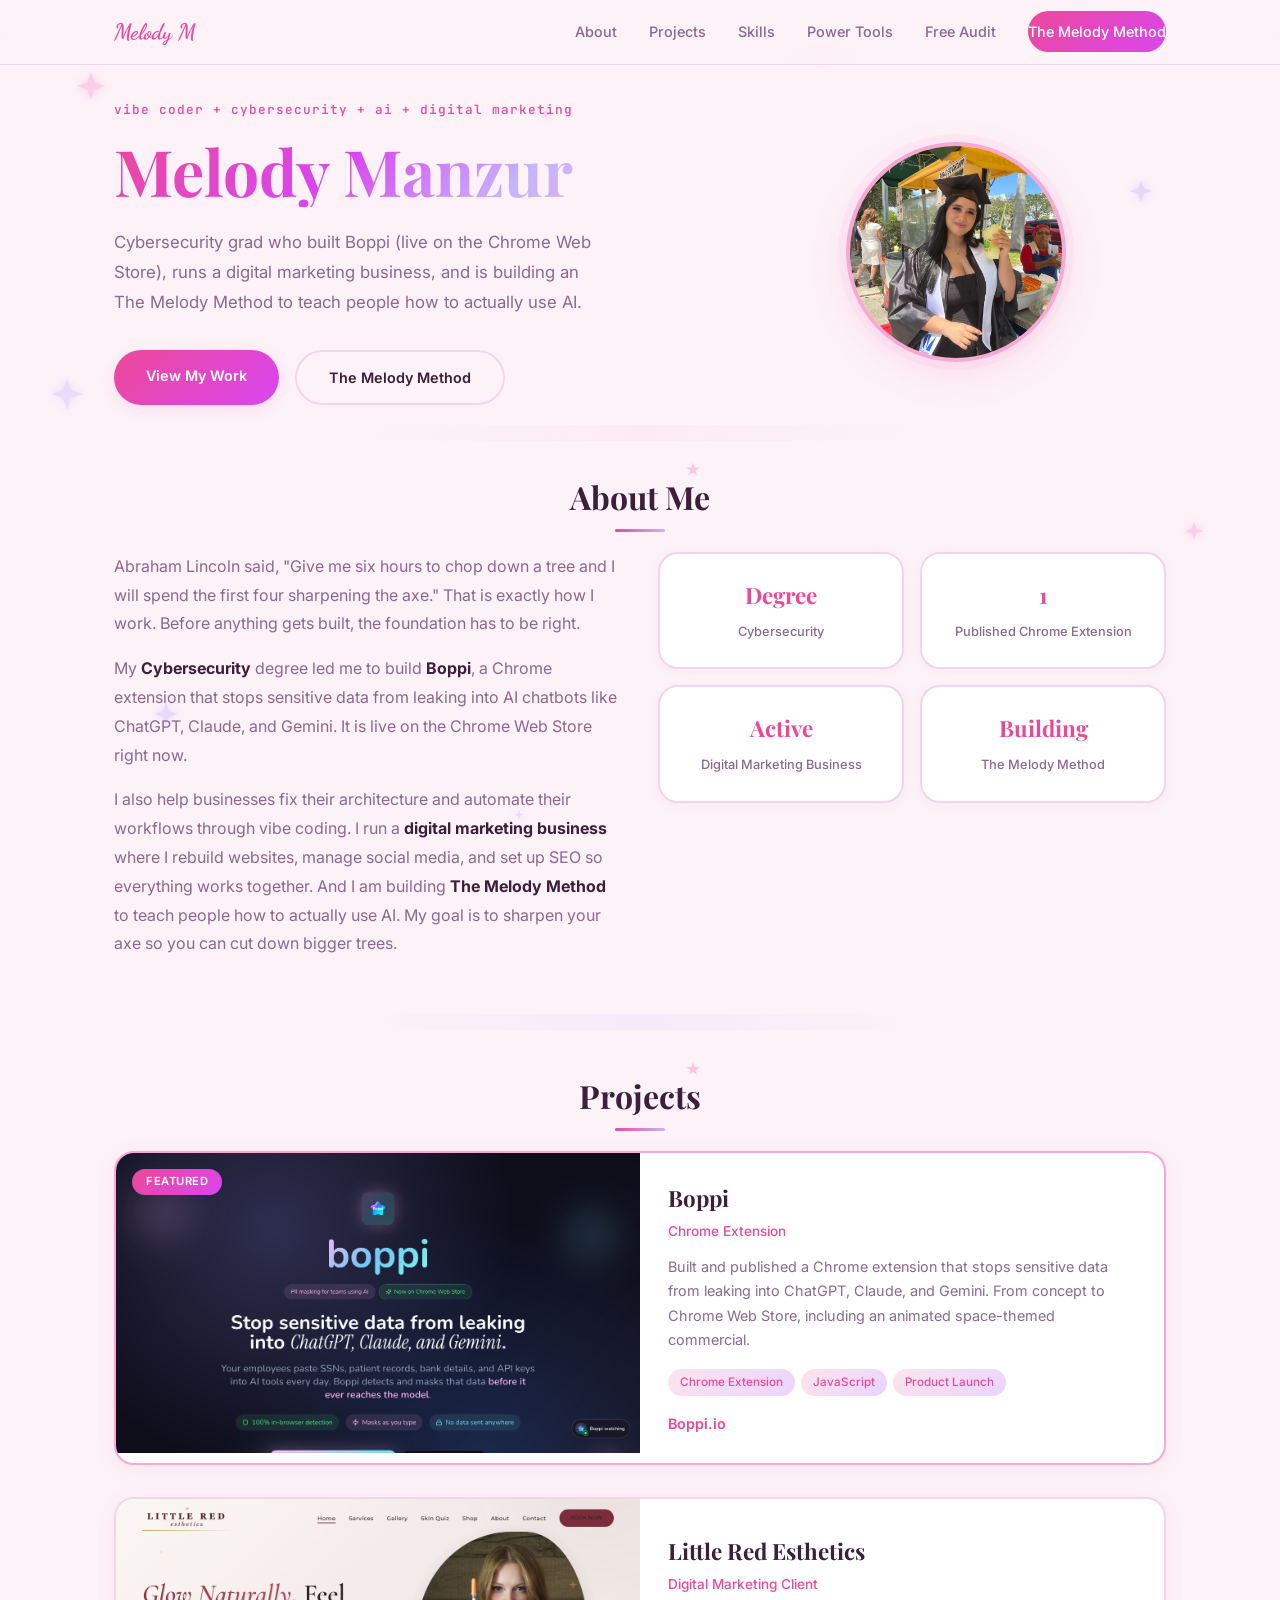
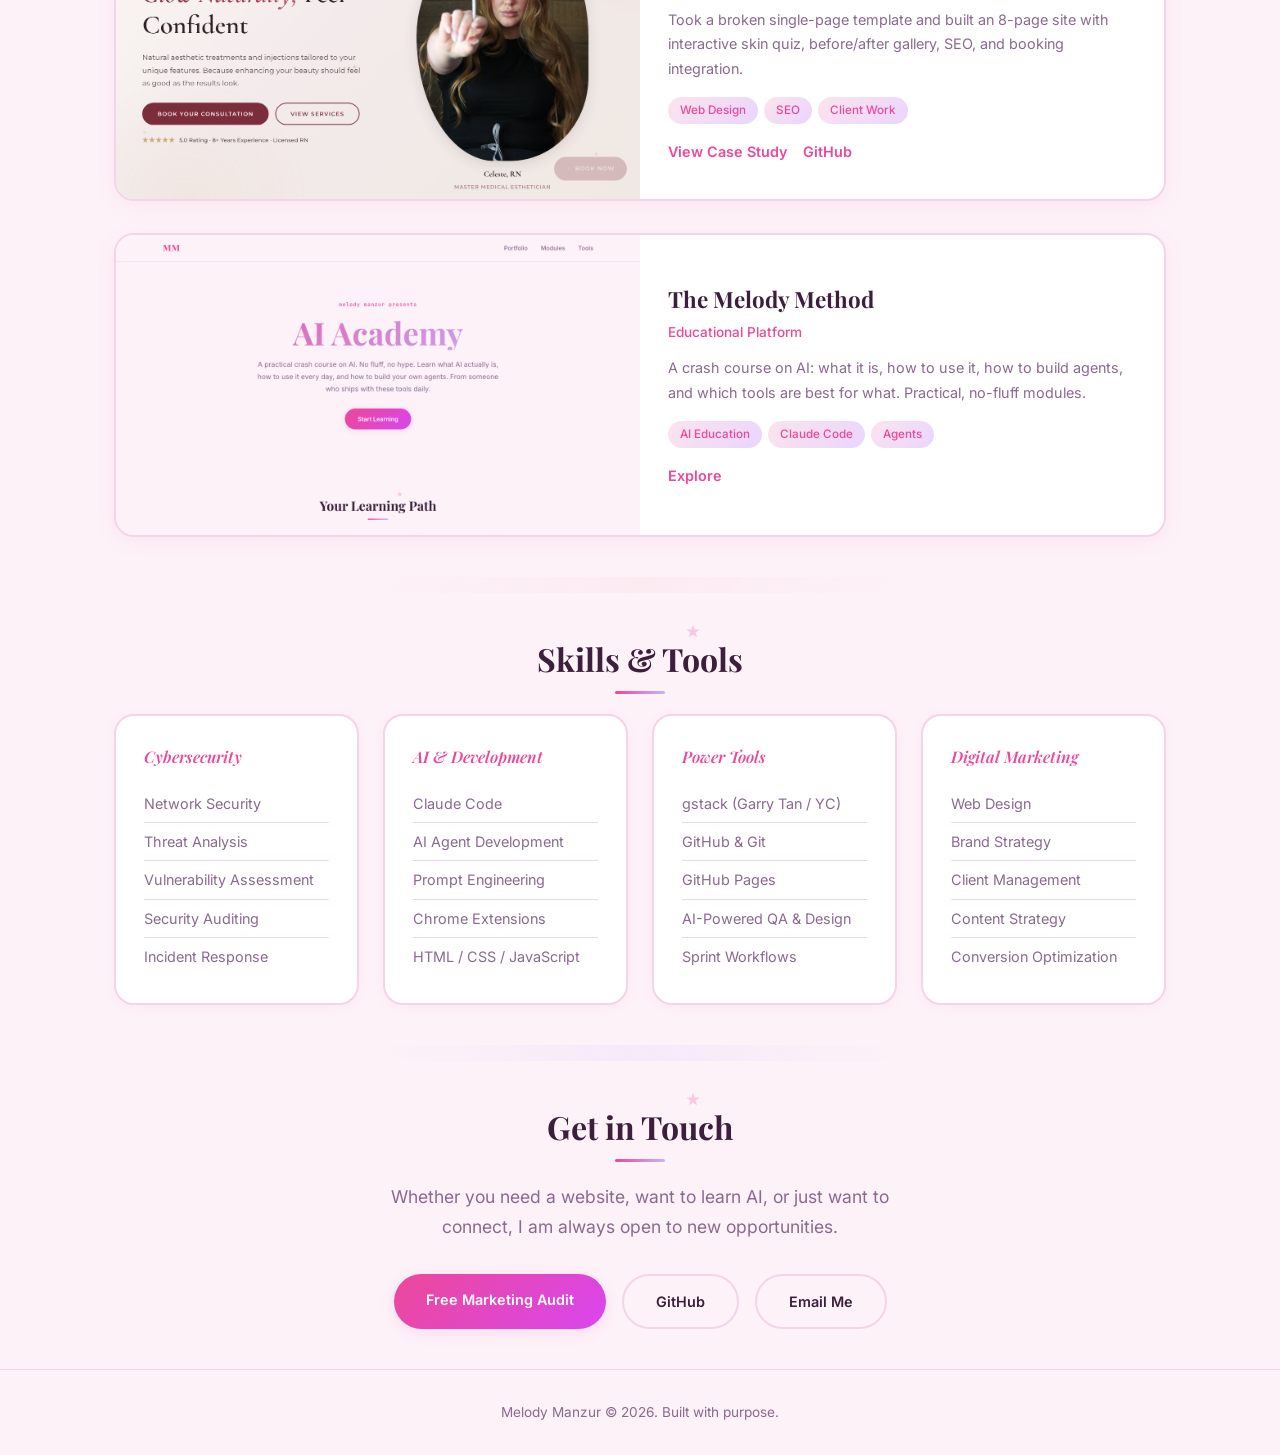
==== index.html @ d133b8e8 "Add social media to digital marketing description, fix grammar Co-Authored-By: Claude Opus 4.6 <nore" ====
<!DOCTYPE html>
<html lang="en">
<head>
    <meta charset="UTF-8">
    <meta name="viewport" content="width=device-width, initial-scale=1.0">
    <title>Melody Manzur | Vibe Coder, Cybersecurity, AI & Digital Marketing</title>
    <meta name="description" content="Melody Manzur - Vibe coder, cybersecurity professional, AI builder, and digital marketing strategist. Building products at the intersection of security, AI, and business.">

    <!-- Open Graph -->
    <meta property="og:title" content="Melody Manzur | Vibe Coder & AI Builder">
    <meta property="og:description" content="Vibe coder who builds products, breaks systems, and helps businesses grow. Cybersecurity + AI + Digital Marketing.">
    <meta property="og:type" content="website">
    <meta property="og:url" content="https://memanzur.github.io/Melody-Manzur-Portfolio/">
    <meta property="og:image" content="https://memanzur.github.io/Melody-Manzur-Portfolio/images/og-image.png">

    <!-- Twitter -->
    <meta name="twitter:card" content="summary_large_image">
    <meta name="twitter:title" content="Melody Manzur | Vibe Coder & AI Builder">
    <meta name="twitter:description" content="Vibe coder who builds products, breaks systems, and helps businesses grow.">

    <!-- Favicon -->
    <link rel="icon" href="data:image/svg+xml,<svg xmlns='http://www.w3.org/2000/svg' viewBox='0 0 100 100'><path d='M50 5l12 33 33 12-33 12-12 33-12-33-33-12 33-12z' fill='%23ec4899'/></svg>">

    <link rel="preconnect" href="https://fonts.googleapis.com">
    <link rel="preconnect" href="https://fonts.gstatic.com" crossorigin>
    <link href="https://fonts.googleapis.com/css2?family=Dancing+Script:wght@400;500;600;700&family=Inter:wght@300;400;500;600;700&family=JetBrains+Mono:wght@400;500&family=Playfair+Display:ital,wght@0,400;0,600;0,700;1,400;1,600&display=swap" rel="stylesheet">
    <link rel="stylesheet" href="style.css?v=20260424">
</head>
<body>
    <nav class="nav">
        <div class="nav-container">
            <a href="#" class="nav-logo">Melody M</a>
            <ul class="nav-links">
                <li><a href="#about">About</a></li>
                <li><a href="#projects">Projects</a></li>
                <li><a href="#skills">Skills</a></li>
                <li><a href="power-tools.html">Power Tools</a></li>
                <li><a href="audit.html">Free Audit</a></li>
                <li><a href="ai-academy.html" class="nav-cta">The Melody Method</a></li>
            </ul>
            <button class="nav-toggle" aria-label="Toggle menu">
                <span></span>
                <span></span>
                <span></span>
            </button>
        </div>
    </nav>

    <!-- Floating sparkles -->
    <div class="sparkles" aria-hidden="true">
        <svg class="sparkle s1" viewBox="0 0 24 24"><path d="M12 0l3 9 9 3-9 3-3 9-3-9-9-3 9-3z" fill="currentColor"/></svg>
        <svg class="sparkle s2" viewBox="0 0 24 24"><path d="M12 0l3 9 9 3-9 3-3 9-3-9-9-3 9-3z" fill="currentColor"/></svg>
        <svg class="sparkle s3" viewBox="0 0 24 24"><path d="M12 0l3 9 9 3-9 3-3 9-3-9-9-3 9-3z" fill="currentColor"/></svg>
        <svg class="sparkle s4" viewBox="0 0 24 24"><path d="M12 0l3 9 9 3-9 3-3 9-3-9-9-3 9-3z" fill="currentColor"/></svg>
        <svg class="sparkle s5" viewBox="0 0 24 24"><path d="M12 0l3 9 9 3-9 3-3 9-3-9-9-3 9-3z" fill="currentColor"/></svg>
        <svg class="sparkle s6" viewBox="0 0 24 24"><path d="M12 0l2 6 6 2-6 2-2 6-2-6-6-2 6-2z" fill="currentColor"/></svg>
        <svg class="sparkle s7" viewBox="0 0 24 24"><path d="M12 0l2 6 6 2-6 2-2 6-2-6-6-2 6-2z" fill="currentColor"/></svg>
        <svg class="sparkle s8" viewBox="0 0 24 24"><path d="M12 0l3 9 9 3-9 3-3 9-3-9-9-3 9-3z" fill="currentColor"/></svg>
        <svg class="sparkle s9" viewBox="0 0 24 24"><path d="M12 0l2 6 6 2-6 2-2 6-2-6-6-2 6-2z" fill="currentColor"/></svg>
        <svg class="sparkle s10" viewBox="0 0 24 24"><path d="M12 0l3 9 9 3-9 3-3 9-3-9-9-3 9-3z" fill="currentColor"/></svg>
    </div>

    <section class="hero">
        <div class="hero-content">
            <p class="hero-tag">vibe coder + cybersecurity + ai + digital marketing</p>
            <h1 class="hero-title">Melody Manzur</h1>
            <p class="hero-subtitle">Cybersecurity grad who built Boppi (live on the Chrome Web Store), runs a digital marketing business, and is building an The Melody Method to teach people how to actually use AI.</p>
            <div class="hero-actions">
                <a href="#projects" class="btn btn-primary">View My Work</a>
                <a href="ai-academy.html" class="btn btn-outline">The Melody Method</a>
            </div>
        </div>
        <div class="hero-visual">
            <div class="hero-photo-wrapper">
                <img src="images/melody.jpg" alt="Melody Manzur at graduation" class="hero-photo">
            </div>
        </div>
    </section>

    <!-- Gradient divider -->
    <div class="section-divider"></div>

    <section id="about" class="about">
        <div class="container">
            <h2 class="section-title">About Me</h2>
            <div class="about-grid">
                <div class="about-text">
                    <p>Abraham Lincoln said, "Give me six hours to chop down a tree and I will spend the first four sharpening the axe." That is exactly how I work. Before anything gets built, the foundation has to be right.</p>
                    <p>My <strong>Cybersecurity</strong> degree led me to build <strong>Boppi</strong>, a Chrome extension that stops sensitive data from leaking into AI chatbots like ChatGPT, Claude, and Gemini. It is live on the Chrome Web Store right now.</p>
                    <p>I also help businesses fix their architecture and automate their workflows through vibe coding. I run a <strong>digital marketing business</strong> where I rebuild websites, manage social media, and set up SEO so everything works together. And I am building <strong>The Melody Method</strong> to teach people how to actually use AI. My goal is to sharpen your axe so you can cut down bigger trees.</p>
                </div>
                <div class="about-stats">
                    <div class="stat-card">
                        <span class="stat-number">Degree</span>
                        <span class="stat-label">Cybersecurity</span>
                    </div>
                    <div class="stat-card">
                        <span class="stat-number">1</span>
                        <span class="stat-label">Published Chrome Extension</span>
                    </div>
                    <div class="stat-card">
                        <span class="stat-number">Active</span>
                        <span class="stat-label">Digital Marketing Business</span>
                    </div>
                    <div class="stat-card">
                        <span class="stat-number">Building</span>
                        <span class="stat-label">The Melody Method</span>
                    </div>
                </div>
            </div>
        </div>
    </section>

    <div class="section-divider flip"></div>

    <section id="projects" class="projects">
        <div class="container">
            <h2 class="section-title">Projects</h2>
            <div class="projects-grid">

                <div class="project-card featured">
                    <div class="project-badge">Featured</div>
                    <div class="project-preview">
                        <img src="images/projects/boppi-preview.png" alt="Boppi - Chrome extension that stops sensitive data from leaking into AI chatbots" loading="lazy">
                    </div>
                    <div class="project-info">
                        <h3 class="project-name">Boppi</h3>
                        <p class="project-type">Chrome Extension</p>
                        <p class="project-desc">Built and published a Chrome extension that stops sensitive data from leaking into ChatGPT, Claude, and Gemini. From concept to Chrome Web Store, including an animated space-themed commercial.</p>
                        <div class="project-tags">
                            <span>Chrome Extension</span>
                            <span>JavaScript</span>
                            <span>Product Launch</span>
                        </div>
                        <div class="project-links">
                            <a href="https://boppi.io" class="project-link">Boppi.io</a>
                        </div>
                    </div>
                </div>

                <div class="project-card">
                    <div class="project-preview">
                        <img src="images/projects/lre-preview.png" alt="Little Red Esthetics - med spa website redesign" loading="lazy">
                    </div>
                    <div class="project-info">
                        <h3 class="project-name">Little Red Esthetics</h3>
                        <p class="project-type">Digital Marketing Client</p>
                        <p class="project-desc">Took a broken single-page template and built an 8-page site with interactive skin quiz, before/after gallery, SEO, and booking integration.</p>
                        <div class="project-tags">
                            <span>Web Design</span>
                            <span>SEO</span>
                            <span>Client Work</span>
                        </div>
                        <div class="project-links">
                            <a href="case-study-lre.html" class="project-link">View Case Study</a>
                            <a href="https://github.com/Memanzur/Little-Red-Esthetics-Website" class="project-link">GitHub</a>
                        </div>
                    </div>
                </div>

                <div class="project-card">
                    <div class="project-preview">
                        <img src="images/projects/academy-preview.png" alt="The Melody Method - practical AI education platform" loading="lazy">
                    </div>
                    <div class="project-info">
                        <h3 class="project-name">The Melody Method</h3>
                        <p class="project-type">Educational Platform</p>
                        <p class="project-desc">A crash course on AI: what it is, how to use it, how to build agents, and which tools are best for what. Practical, no-fluff modules.</p>
                        <div class="project-tags">
                            <span>AI Education</span>
                            <span>Claude Code</span>
                            <span>Agents</span>
                        </div>
                        <div class="project-links">
                            <a href="ai-academy.html" class="project-link">Explore</a>
                        </div>
                    </div>
                </div>

            </div>
        </div>
    </section>

    <div class="section-divider"></div>

    <section id="skills" class="skills">
        <div class="container">
            <h2 class="section-title">Skills & Tools</h2>
            <div class="skills-grid">
                <div class="skill-category">
                    <h3>Cybersecurity</h3>
                    <ul>
                        <li>Network Security</li>
                        <li>Threat Analysis</li>
                        <li>Vulnerability Assessment</li>
                        <li>Security Auditing</li>
                        <li>Incident Response</li>
                    </ul>
                </div>
                <div class="skill-category">
                    <h3>AI & Development</h3>
                    <ul>
                        <li>Claude Code</li>
                        <li>AI Agent Development</li>
                        <li>Prompt Engineering</li>
                        <li>Chrome Extensions</li>
                        <li>HTML / CSS / JavaScript</li>
                    </ul>
                </div>
                <div class="skill-category">
                    <h3>Power Tools</h3>
                    <ul>
                        <li>gstack (Garry Tan / YC)</li>
                        <li>GitHub & Git</li>
                        <li>GitHub Pages</li>
                        <li>AI-Powered QA & Design</li>
                        <li>Sprint Workflows</li>
                    </ul>
                </div>
                <div class="skill-category">
                    <h3>Digital Marketing</h3>
                    <ul>
                        <li>Web Design</li>
                        <li>Brand Strategy</li>
                        <li>Client Management</li>
                        <li>Content Strategy</li>
                        <li>Conversion Optimization</li>
                    </ul>
                </div>
            </div>
        </div>
    </section>

    <div class="section-divider flip"></div>

    <section id="contact" class="contact">
        <div class="container">
            <h2 class="section-title">Get in Touch</h2>
            <p class="contact-text">Whether you need a website, want to learn AI, or just want to connect, I am always open to new opportunities.</p>
            <div class="contact-links">
                <a href="audit.html" class="btn btn-primary">Free Marketing Audit</a>
                <a href="https://github.com/Memanzur" class="btn btn-outline">GitHub</a>
                <a href="mailto:manzurmelody@gmail.com" class="btn btn-outline">Email Me</a>
            </div>
        </div>
    </section>

    <footer class="footer">
        <div class="container">
            <p>Melody Manzur &copy; 2026. Built with purpose.</p>
        </div>
    </footer>

    <script src="script.js"></script>
</body>
</html>
---- style.css ----
/* ==========================================
   Melody Manzur Portfolio - Whimsical Vibe Coder
   ========================================== */

:root {
    --bg: #fdf2f8;
    --bg-soft: #fce7f3;
    --bg-card: #ffffff;
    --text: #3b1f3b;
    --text-muted: #8b6990;
    --pink: #ec4899;
    --pink-light: #f9a8d4;
    --pink-soft: #fce4ec;
    --lavender: #c4b5fd;
    --lilac: #e9d5ff;
    --peach: #fecdd3;
    --border: #f3d5e8;
    --glow: rgba(236, 72, 153, 0.12);
    --radius: 20px;
    --font: 'Inter', -apple-system, sans-serif;
    --display: 'Playfair Display', Georgia, serif;
    --mono: 'JetBrains Mono', monospace;
}

* {
    margin: 0;
    padding: 0;
    box-sizing: border-box;
}

html {
    scroll-behavior: smooth;
}

body {
    font-family: var(--font);
    background: var(--bg);
    color: var(--text);
    line-height: 1.6;
    -webkit-font-smoothing: antialiased;
    overflow-x: hidden;
}

.container {
    max-width: 1100px;
    margin: 0 auto;
    padding: 0 24px;
}

/* ==========================================
   Floating Sparkles & Blobs
   ========================================== */

.sparkles {
    position: fixed;
    inset: 0;
    pointer-events: none;
    z-index: 0;
}

.sparkle {
    position: absolute;
    color: var(--pink-light);
    filter: drop-shadow(0 0 4px currentColor);
    animation: float 6s ease-in-out infinite, twinkle 3s ease-in-out infinite;
}

.s1  { width: 28px; top: 8%;  left: 6%;  animation-delay: 0s;   opacity: 0.5; }
.s2  { width: 22px; top: 20%; right: 10%; animation-delay: 1s;  color: var(--lavender); opacity: 0.45; }
.s3  { width: 32px; top: 42%; left: 4%;  animation-delay: 2s;   color: var(--lavender); opacity: 0.35; }
.s4  { width: 18px; top: 58%; right: 6%; animation-delay: 0.5s; opacity: 0.5; }
.s5  { width: 24px; top: 78%; left: 12%; animation-delay: 3s;   color: var(--lavender); opacity: 0.4; }
.s6  { width: 16px; top: 12%; left: 42%; animation-delay: 1.5s; opacity: 0.45; }
.s7  { width: 20px; top: 68%; right: 18%; animation-delay: 2.5s; color: var(--lavender); opacity: 0.4; }
.s8  { width: 26px; top: 32%; right: 25%; animation-delay: 4s;  opacity: 0.35; }
.s9  { width: 14px; top: 90%; left: 40%; animation-delay: 1.8s; color: var(--lavender); opacity: 0.4; }
.s10 { width: 20px; top: 5%;  right: 35%; animation-delay: 3.5s; opacity: 0.3; }

/* Blobs hidden - decorative noise */
.blob {
    display: none;
}

@keyframes float {
    0%, 100% { transform: translateY(0) rotate(0deg); }
    50% { transform: translateY(-25px) rotate(15deg); }
}

@keyframes twinkle {
    0%, 100% { opacity: var(--tw-start, 0.4); }
    50% { opacity: var(--tw-end, 0.7); }
}


/* ==========================================
   Section Dividers
   ========================================== */

.section-divider {
    height: 16px;
    background: linear-gradient(135deg, transparent 30%, var(--pink-soft) 50%, transparent 70%);
    opacity: 0.5;
    position: relative;
    z-index: 1;
}

.section-divider.flip {
    background: linear-gradient(225deg, transparent 30%, var(--lilac) 50%, transparent 70%);
    opacity: 0.3;
}

/* ==========================================
   Navigation
   ========================================== */

.nav {
    position: fixed;
    top: 0;
    left: 0;
    right: 0;
    z-index: 100;
    background: rgba(253, 242, 248, 0.8);
    backdrop-filter: blur(20px);
    border-bottom: 1px solid var(--border);
}

.nav-container {
    max-width: 1100px;
    margin: 0 auto;
    padding: 0 24px;
    display: flex;
    align-items: center;
    justify-content: space-between;
    height: 64px;
}

.nav-logo {
    font-weight: 700;
    font-size: 1.4rem;
    color: var(--pink);
    text-decoration: none;
    font-family: 'Dancing Script', cursive;
}

.nav-links {
    display: flex;
    list-style: none;
    gap: 32px;
    align-items: center;
}

.nav-links a {
    color: var(--text-muted);
    text-decoration: none;
    font-size: 0.9rem;
    font-weight: 500;
    transition: color 0.2s;
    padding: 12px 0;
}

.nav-links a:hover {
    color: var(--pink);
}

.nav-cta {
    background: linear-gradient(135deg, var(--pink), #d946ef);
    color: #fff !important;
    padding: 8px 22px;
    border-radius: 50px;
    transition: transform 0.2s, box-shadow 0.2s !important;
}

.nav-cta:hover {
    transform: translateY(-2px) !important;
    box-shadow: 0 6px 20px var(--glow) !important;
    background: linear-gradient(135deg, var(--pink), #d946ef) !important;
}

.nav-toggle {
    display: none;
    flex-direction: column;
    gap: 5px;
    background: none;
    border: none;
    cursor: pointer;
    padding: 4px;
}

.nav-toggle span {
    width: 24px;
    height: 2px;
    background: var(--text);
    border-radius: 2px;
    transition: 0.3s;
}

/* ==========================================
   Hero
   ========================================== */

.hero {
    display: flex;
    align-items: center;
    justify-content: center;
    gap: 60px;
    max-width: 1100px;
    margin: 0 auto;
    padding: 100px 24px 20px;
    position: relative;
    z-index: 1;
}

.hero-content {
    flex: 1;
}

.hero-tag {
    color: var(--pink);
    font-family: var(--mono);
    font-size: 0.8rem;
    font-weight: 500;
    margin-bottom: 16px;
    letter-spacing: 1px;
    text-transform: lowercase;
}

.hero-title {
    font-size: clamp(2.2rem, 5vw, 4rem);
    font-weight: 700;
    line-height: 1.1;
    margin-bottom: 20px;
    font-family: var(--display);
    background: linear-gradient(135deg, var(--pink) 0%, #d946ef 40%, var(--lavender) 70%, var(--pink-light) 100%);
    -webkit-background-clip: text;
    -webkit-text-fill-color: transparent;
    background-clip: text;
}

.hero-subtitle {
    color: var(--text-muted);
    font-size: 1.05rem;
    line-height: 1.8;
    max-width: 500px;
    margin-bottom: 32px;
}

.hero-actions {
    display: flex;
    gap: 16px;
    flex-wrap: wrap;
}

.btn {
    display: inline-block;
    padding: 14px 32px;
    border-radius: 50px;
    font-weight: 600;
    font-size: 0.9rem;
    text-decoration: none;
    transition: transform 0.3s, box-shadow 0.3s, border-color 0.3s, color 0.3s, background 0.3s;
    cursor: pointer;
}

.btn-primary {
    background: linear-gradient(135deg, var(--pink), #d946ef);
    color: #fff;
    box-shadow: 0 4px 15px var(--glow);
}

.btn-primary:hover {
    transform: translateY(-3px);
    box-shadow: 0 8px 30px rgba(236, 72, 153, 0.25);
}

.btn-outline {
    border: 2px solid var(--border);
    color: var(--text);
    background: transparent;
}

.btn-outline:hover {
    border-color: var(--pink-light);
    color: var(--pink);
    transform: translateY(-3px);
    background: rgba(252, 231, 243, 0.5);
}

/* Hero Photo */

.hero-visual {
    flex: 1;
    max-width: 420px;
    display: flex;
    flex-direction: column;
    gap: 24px;
}

.hero-photo-wrapper {
    width: 220px;
    height: 220px;
    border-radius: 50%;
    overflow: hidden;
    border: 4px solid var(--pink-light);
    box-shadow: 0 12px 40px var(--glow), 0 0 0 8px rgba(249, 168, 212, 0.1);
    margin: 0 auto;
}

.hero-photo {
    width: 100%;
    height: 100%;
    object-fit: cover;
    object-position: center 75%;
}


/* ==========================================
   Sections shared
   ========================================== */

.section-title {
    font-size: 2rem;
    font-weight: 700;
    margin-bottom: 30px;
    position: relative;
    display: block;
    text-align: center;
    font-family: var(--display);
}

.section-title::after {
    content: '';
    position: absolute;
    bottom: -10px;
    left: 50%;
    transform: translateX(-50%);
    width: 50px;
    height: 3px;
    background: linear-gradient(90deg, var(--pink), var(--lavender));
    border-radius: 3px;
}

.section-title::before {
    content: '';
    position: absolute;
    top: -8px;
    right: calc(50% - 60px);
    width: 14px;
    height: 14px;
    background: var(--pink-light);
    clip-path: polygon(50% 0%, 61% 35%, 98% 35%, 68% 57%, 79% 91%, 50% 70%, 21% 91%, 32% 57%, 2% 35%, 39% 35%);
    opacity: 0.6;
}

/* ==========================================
   Scroll animations (CSS-only with fallback)
   ========================================== */


/* ==========================================
   About
   ========================================== */

.about {
    padding: 30px 0 40px;
    position: relative;
    z-index: 1;
}

.about-grid {
    display: grid;
    grid-template-columns: 1fr 1fr;
    gap: 36px;
    align-items: start;
}

.about-text p {
    color: var(--text-muted);
    margin-bottom: 16px;
    font-size: 1rem;
    line-height: 1.8;
}

.about-text strong {
    color: var(--text);
}

.about-stats {
    display: grid;
    grid-template-columns: 1fr 1fr;
    gap: 16px;
}

.stat-card {
    background: var(--bg-card);
    border: 2px solid var(--border);
    border-radius: var(--radius);
    padding: 24px;
    text-align: center;
    transition: transform 0.3s, box-shadow 0.3s, border-color 0.3s;
    position: relative;
    overflow: hidden;
    box-shadow: 0 2px 12px rgba(236, 72, 153, 0.06);
}

.stat-card::before {
    content: '';
    position: absolute;
    top: -6px;
    right: -6px;
    width: 12px;
    height: 12px;
    background: var(--lavender);
    clip-path: polygon(50% 0%, 61% 35%, 98% 35%, 68% 57%, 79% 91%, 50% 70%, 21% 91%, 32% 57%, 2% 35%, 39% 35%);
    opacity: 0;
    transition: opacity 0.3s;
}

.stat-card:hover {
    border-color: var(--pink-light);
    transform: translateY(-6px);
    box-shadow: 0 12px 30px var(--glow);
}

.stat-card:hover::before {
    opacity: 0.6;
}

.stat-number {
    display: block;
    font-size: 1.4rem;
    font-weight: 700;
    color: var(--pink);
    margin-bottom: 4px;
    font-family: var(--display);
}

.stat-label {
    font-size: 0.8rem;
    color: var(--text-muted);
    font-weight: 500;
}

/* ==========================================
   Projects
   ========================================== */

.projects {
    padding: 40px 0;
    position: relative;
    z-index: 1;
}

.projects-grid {
    display: flex;
    flex-direction: column;
    gap: 32px;
}

.project-card {
    background: var(--bg-card);
    border: 2px solid var(--border);
    border-radius: var(--radius);
    display: grid;
    grid-template-columns: 1fr 1fr;
    overflow: hidden;
    transition: transform 0.3s, box-shadow 0.3s, border-color 0.3s;
    position: relative;
    box-shadow: 0 4px 20px rgba(236, 72, 153, 0.08);
}

.project-card:hover {
    border-color: var(--pink-light);
    transform: translateY(-4px);
    box-shadow: 0 12px 30px var(--glow);
}

.project-card.featured {
    border-color: var(--pink-light);
}

.project-preview {
    overflow: hidden;
    max-height: 300px;
    background: var(--bg-soft);
}

.project-preview img {
    width: 100%;
    height: 100%;
    object-fit: cover;
    object-position: top;
    transition: transform 0.4s;
}

.project-card:hover .project-preview img {
    transform: scale(1.03);
}

.project-info {
    padding: 28px;
    display: flex;
    flex-direction: column;
    justify-content: center;
}

.project-badge {
    position: absolute;
    top: 16px;
    left: 16px;
    background: linear-gradient(135deg, var(--pink), #d946ef);
    color: #fff;
    font-size: 0.7rem;
    font-weight: 600;
    padding: 4px 14px;
    border-radius: 50px;
    text-transform: uppercase;
    letter-spacing: 0.5px;
    z-index: 2;
}

.project-name {
    font-size: 1.4rem;
    font-weight: 700;
    margin-bottom: 4px;
    font-family: var(--display);
}

.project-type {
    color: var(--pink);
    font-size: 0.85rem;
    font-weight: 500;
    margin-bottom: 12px;
}

.project-desc {
    color: var(--text-muted);
    font-size: 0.9rem;
    line-height: 1.7;
    margin-bottom: 16px;
}

.project-tags {
    display: flex;
    flex-wrap: wrap;
    gap: 6px;
    margin-bottom: 16px;
}

.project-tags span {
    background: linear-gradient(135deg, var(--pink-soft), var(--lilac));
    color: var(--pink);
    font-size: 0.73rem;
    padding: 4px 12px;
    border-radius: 50px;
    font-weight: 500;
}

.project-links {
    display: flex;
    gap: 16px;
}

.project-link {
    color: var(--pink);
    font-size: 0.9rem;
    font-weight: 600;
    text-decoration: none;
    transition: color 0.2s;
}

.project-link:hover {
    color: var(--text);
}

/* ==========================================
   Skills
   ========================================== */

.skills {
    padding: 40px 0;
    position: relative;
    z-index: 1;
}

.skills-grid {
    display: grid;
    grid-template-columns: repeat(auto-fit, minmax(240px, 1fr));
    gap: 24px;
}

.skill-category {
    background: var(--bg-card);
    border: 2px solid var(--border);
    border-radius: var(--radius);
    padding: 28px;
    transition: transform 0.3s, box-shadow 0.3s, border-color 0.3s;
    position: relative;
    overflow: hidden;
    box-shadow: 0 2px 12px rgba(236, 72, 153, 0.06);
}

.skill-category::before {
    content: '';
    position: absolute;
    top: 0;
    left: 0;
    right: 0;
    height: 3px;
    background: linear-gradient(90deg, var(--pink-light), var(--lavender));
    opacity: 0;
    transition: opacity 0.3s;
}

.skill-category:hover {
    border-color: var(--pink-light);
    box-shadow: 0 8px 24px var(--glow);
    transform: translateY(-4px);
}

.skill-category:hover::before {
    opacity: 1;
}

.skill-category h3 {
    font-size: 1rem;
    font-weight: 600;
    margin-bottom: 16px;
    color: var(--pink);
    font-family: var(--display);
    font-style: italic;
}

.skill-category ul {
    list-style: none;
}

.skill-category li {
    color: var(--text-muted);
    font-size: 0.9rem;
    padding: 7px 0;
    border-bottom: 1px solid var(--border);
}

.skill-category li:last-child {
    border-bottom: none;
}

/* ==========================================
   Contact
   ========================================== */

.contact {
    padding: 40px 0;
    text-align: center;
    position: relative;
    z-index: 1;
}

.contact-text {
    color: var(--text-muted);
    font-size: 1.1rem;
    max-width: 500px;
    margin: 0 auto 32px;
    line-height: 1.7;
}

.contact-links {
    display: flex;
    gap: 16px;
    justify-content: center;
    flex-wrap: wrap;
}

/* ==========================================
   Footer
   ========================================== */

.footer {
    border-top: 1px solid var(--border);
    padding: 32px 0;
    text-align: center;
    position: relative;
    z-index: 1;
}

.footer p {
    color: var(--text-muted);
    font-size: 0.85rem;
}

/* ==========================================
   Responsive
   ========================================== */

@media (max-width: 768px) {
    .hero {
        flex-direction: column;
        text-align: center;
        padding-top: 120px;
        gap: 40px;
    }

    .hero-subtitle {
        margin-left: auto;
        margin-right: auto;
    }

    .hero-actions {
        justify-content: center;
    }

    .hero-visual {
        max-width: 100%;
    }

    .hero-title {
        font-size: clamp(1.8rem, 8vw, 2.8rem);
    }

    .about-grid {
        grid-template-columns: 1fr;
        gap: 40px;
    }

    .nav-links {
        display: none;
        position: absolute;
        top: 64px;
        left: 0;
        right: 0;
        background: rgba(253, 242, 248, 0.95);
        backdrop-filter: blur(20px);
        flex-direction: column;
        padding: 24px;
        gap: 16px;
        border-bottom: 1px solid var(--border);
    }

    .nav-links.active {
        display: flex;
    }

    .nav-toggle {
        display: flex;
    }

    .project-card {
        grid-template-columns: 1fr;
    }

    .project-preview {
        max-height: 200px;
    }

    .skills-grid {
        grid-template-columns: 1fr 1fr;
    }

    .section-divider {
        height: 20px;
    }

    .blob { display: none; }
}

@media (max-width: 480px) {
    .skills-grid {
        grid-template-columns: 1fr;
    }

    .about-stats {
        grid-template-columns: 1fr;
    }

    .sparkle {
        transform: scale(0.7);
    }
}
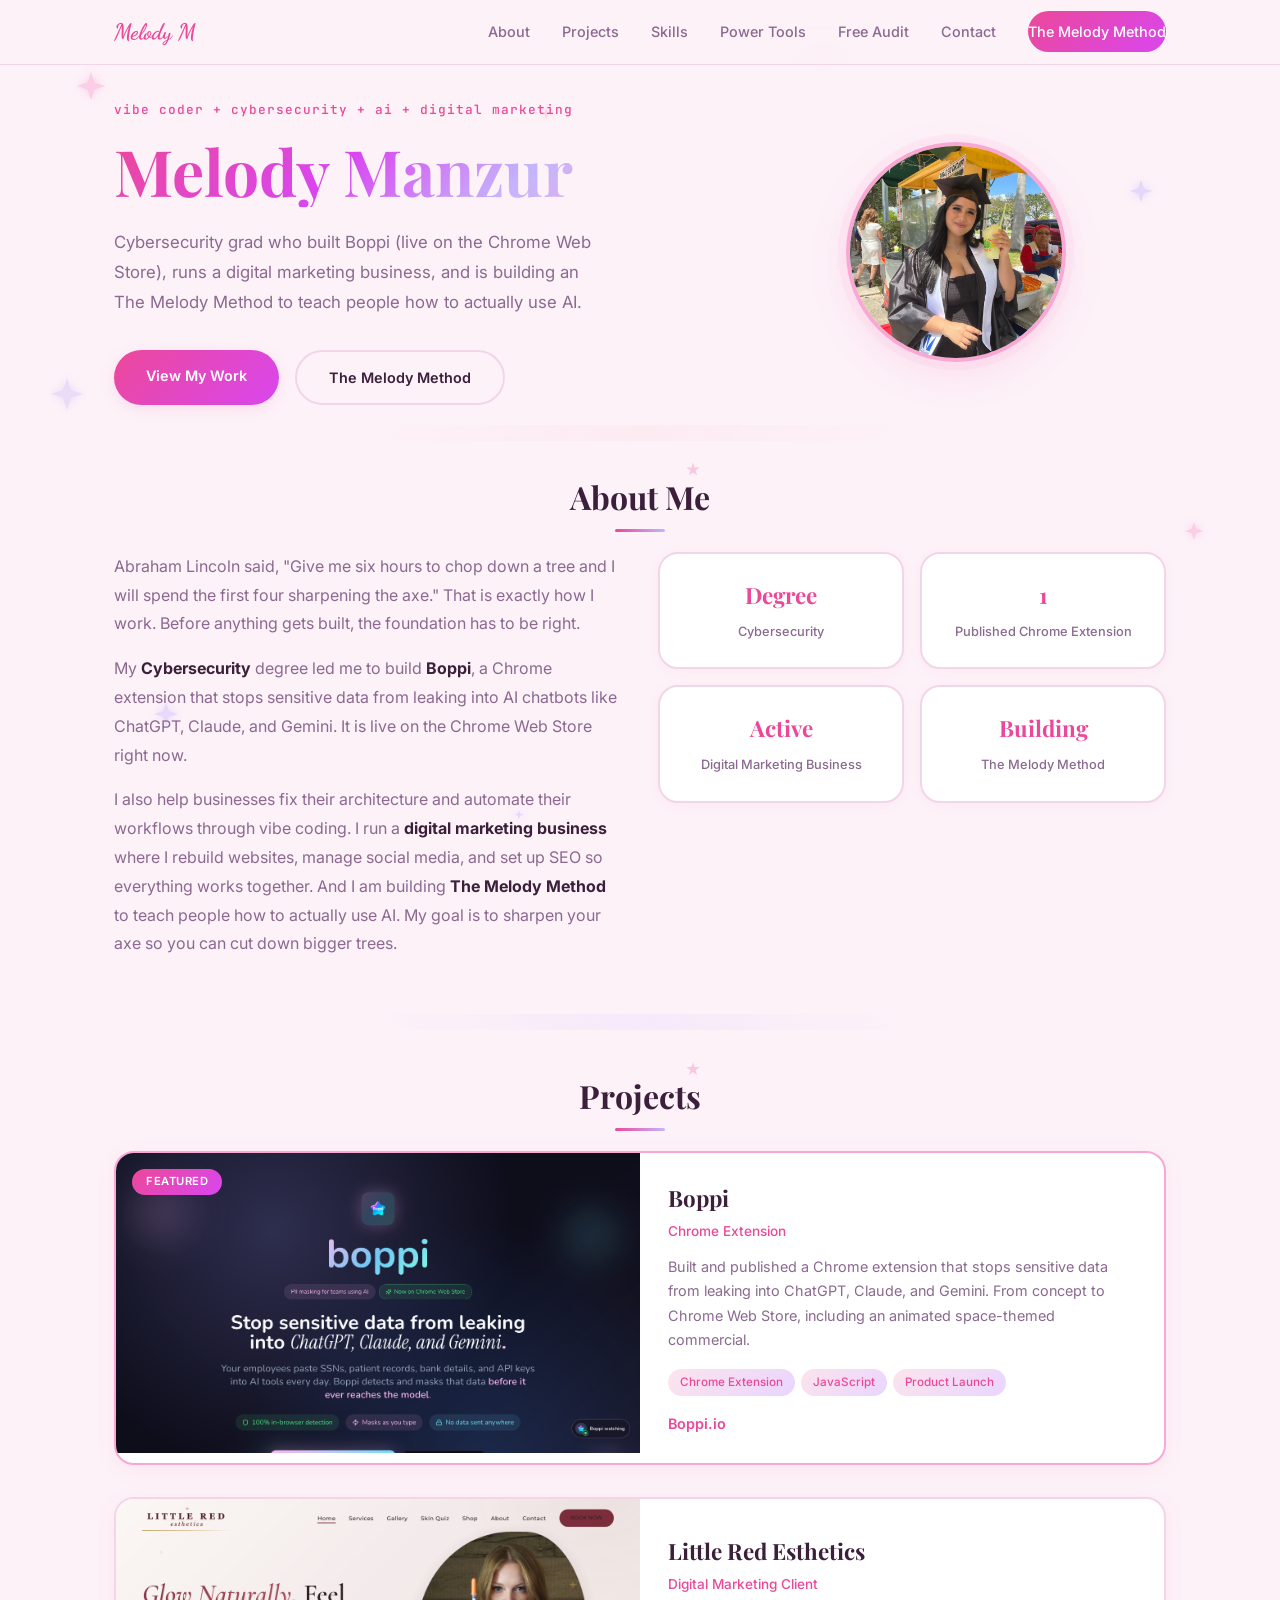
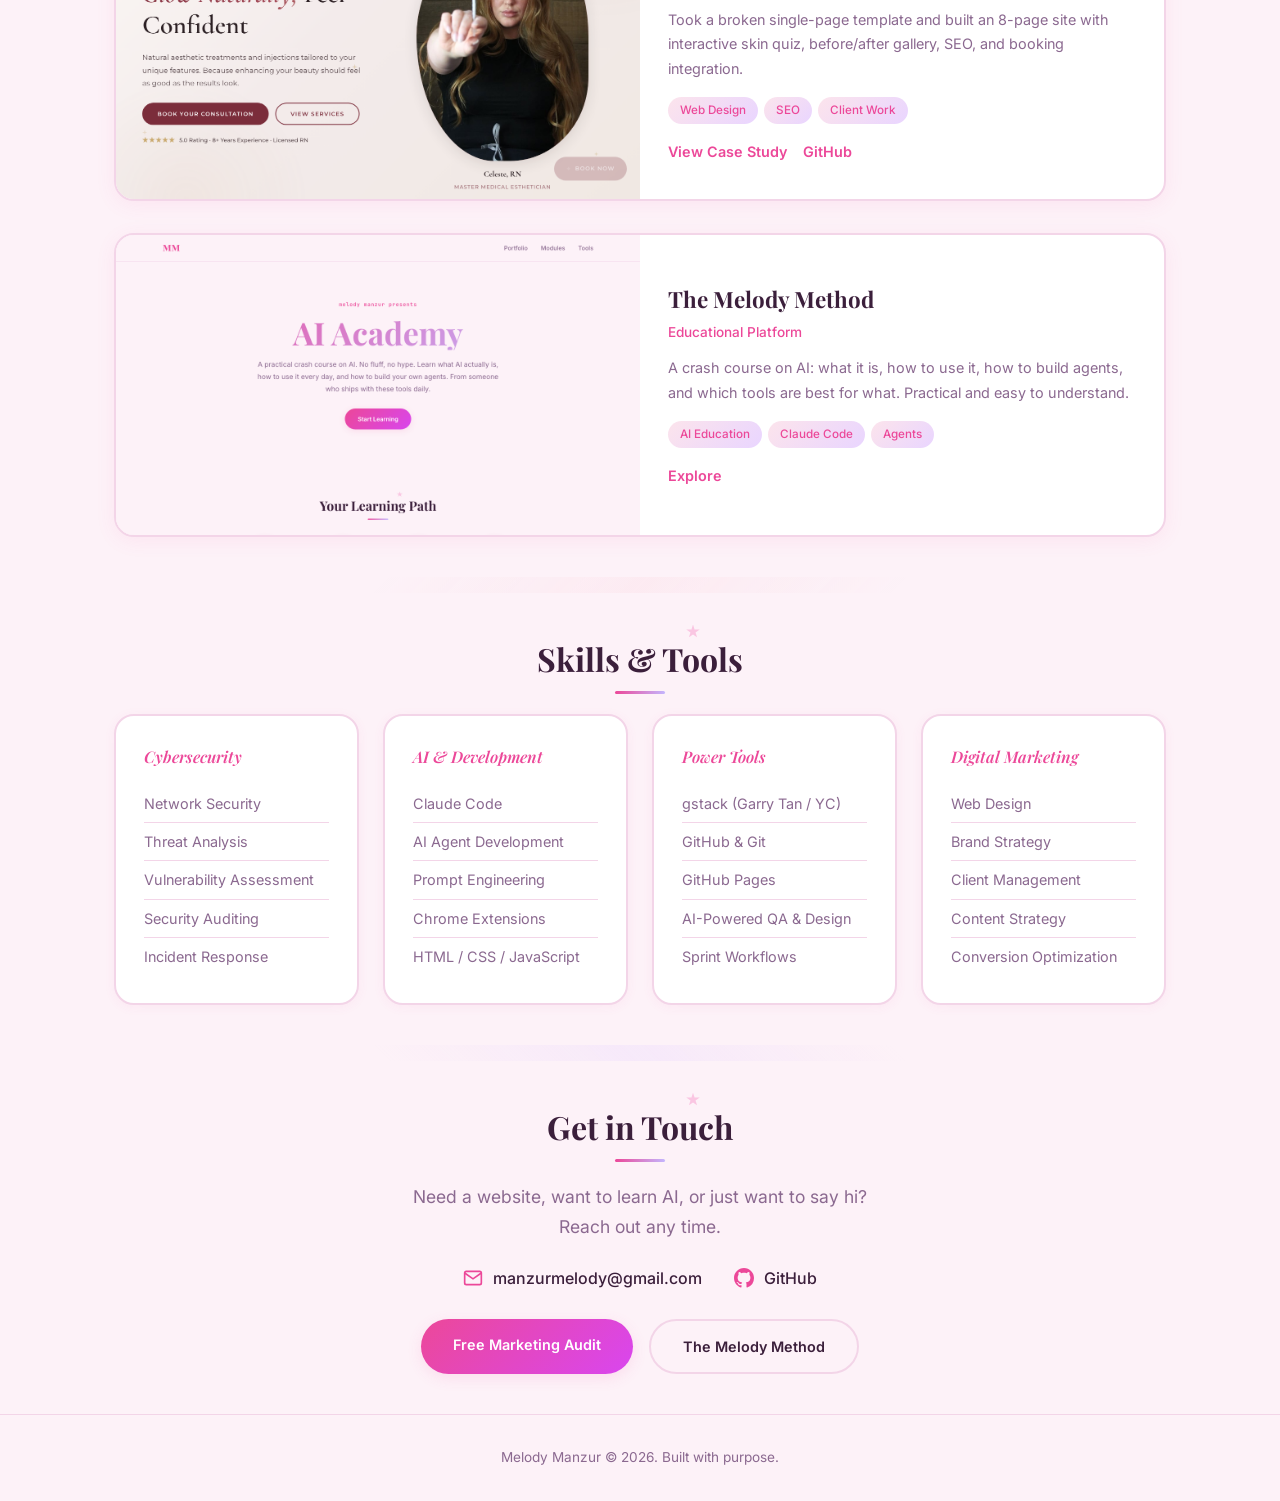
==== commit f960c344: "Update audit flow, case study, contact section, nav, and Melody Method copy - Reorder audit results:" ====
--- a/index.html
+++ b/index.html
@@ -34,8 +34,11 @@
                 <li><a href="#about">About</a></li>
                 <li><a href="#projects">Projects</a></li>
                 <li><a href="#skills">Skills</a></li>
+                <li class="nav-divider" aria-hidden="true"></li>
                 <li><a href="power-tools.html">Power Tools</a></li>
                 <li><a href="audit.html">Free Audit</a></li>
+                <li><a href="#contact">Contact</a></li>
+                <li class="nav-divider" aria-hidden="true"></li>
                 <li><a href="ai-academy.html" class="nav-cta">The Melody Method</a></li>
             </ul>
             <button class="nav-toggle" aria-label="Toggle menu">
@@ -165,7 +168,7 @@
                     <div class="project-info">
                         <h3 class="project-name">The Melody Method</h3>
                         <p class="project-type">Educational Platform</p>
-                        <p class="project-desc">A crash course on AI: what it is, how to use it, how to build agents, and which tools are best for what. Practical, no-fluff modules.</p>
+                        <p class="project-desc">A crash course on AI: what it is, how to use it, how to build agents, and which tools are best for what. Practical and easy to understand.</p>
                         <div class="project-tags">
                             <span>AI Education</span>
                             <span>Claude Code</span>
@@ -236,11 +239,20 @@
     <section id="contact" class="contact">
         <div class="container">
             <h2 class="section-title">Get in Touch</h2>
-            <p class="contact-text">Whether you need a website, want to learn AI, or just want to connect, I am always open to new opportunities.</p>
+            <p class="contact-text">Need a website, want to learn AI, or just want to say hi? Reach out any time.</p>
+            <div class="contact-direct">
+                <a href="mailto:manzurmelody@gmail.com" class="contact-item">
+                    <svg viewBox="0 0 24 24" width="20" height="20" fill="none" stroke="currentColor" stroke-width="2"><path d="M4 4h16c1.1 0 2 .9 2 2v12c0 1.1-.9 2-2 2H4c-1.1 0-2-.9-2-2V6c0-1.1.9-2 2-2z"/><polyline points="22,6 12,13 2,6"/></svg>
+                    manzurmelody@gmail.com
+                </a>
+                <a href="https://github.com/Memanzur" class="contact-item">
+                    <svg viewBox="0 0 24 24" width="20" height="20" fill="currentColor"><path d="M12 0C5.37 0 0 5.37 0 12c0 5.31 3.435 9.795 8.205 11.385.6.105.825-.255.825-.57 0-.285-.015-1.23-.015-2.235-3.015.555-3.795-.735-4.035-1.41-.135-.345-.72-1.41-1.23-1.695-.42-.225-1.02-.78-.015-.795.945-.015 1.62.87 1.845 1.23 1.08 1.815 2.805 1.305 3.495.99.105-.78.42-1.305.765-1.605-2.67-.3-5.46-1.335-5.46-5.925 0-1.305.465-2.385 1.23-3.225-.12-.3-.54-1.53.12-3.18 0 0 1.005-.315 3.3 1.23.96-.27 1.98-.405 3-.405s2.04.135 3 .405c2.295-1.56 3.3-1.23 3.3-1.23.66 1.65.24 2.88.12 3.18.765.84 1.23 1.905 1.23 3.225 0 4.605-2.805 5.625-5.475 5.925.435.375.81 1.095.81 2.22 0 1.605-.015 2.895-.015 3.3 0 .315.225.69.825.57A12.02 12.02 0 0024 12c0-6.63-5.37-12-12-12z"/></svg>
+                    GitHub
+                </a>
+            </div>
             <div class="contact-links">
                 <a href="audit.html" class="btn btn-primary">Free Marketing Audit</a>
-                <a href="https://github.com/Memanzur" class="btn btn-outline">GitHub</a>
-                <a href="mailto:manzurmelody@gmail.com" class="btn btn-outline">Email Me</a>
+                <a href="ai-academy.html" class="btn btn-outline">The Melody Method</a>
             </div>
         </div>
     </section>
--- a/style.css
+++ b/style.css
@@ -176,6 +176,10 @@
     background: linear-gradient(135deg, var(--pink), #d946ef) !important;
 }
 
+.nav-divider {
+    display: none;
+}
+
 .nav-toggle {
     display: none;
     flex-direction: column;
@@ -660,8 +664,36 @@
     color: var(--text-muted);
     font-size: 1.1rem;
     max-width: 500px;
-    margin: 0 auto 32px;
+    margin: 0 auto 24px;
     line-height: 1.7;
+}
+
+.contact-direct {
+    display: flex;
+    gap: 32px;
+    justify-content: center;
+    flex-wrap: wrap;
+    margin-bottom: 28px;
+}
+
+.contact-item {
+    display: flex;
+    align-items: center;
+    gap: 10px;
+    color: var(--text);
+    text-decoration: none;
+    font-size: 1rem;
+    font-weight: 500;
+    transition: color 0.2s;
+}
+
+.contact-item svg {
+    color: var(--pink);
+    flex-shrink: 0;
+}
+
+.contact-item:hover {
+    color: var(--pink);
 }
 
 .contact-links {
@@ -740,6 +772,14 @@
         display: flex;
     }
 
+    .nav-divider {
+        display: block;
+        height: 1px;
+        background: var(--border);
+        margin: 4px 0;
+        list-style: none;
+    }
+
     .nav-toggle {
         display: flex;
     }
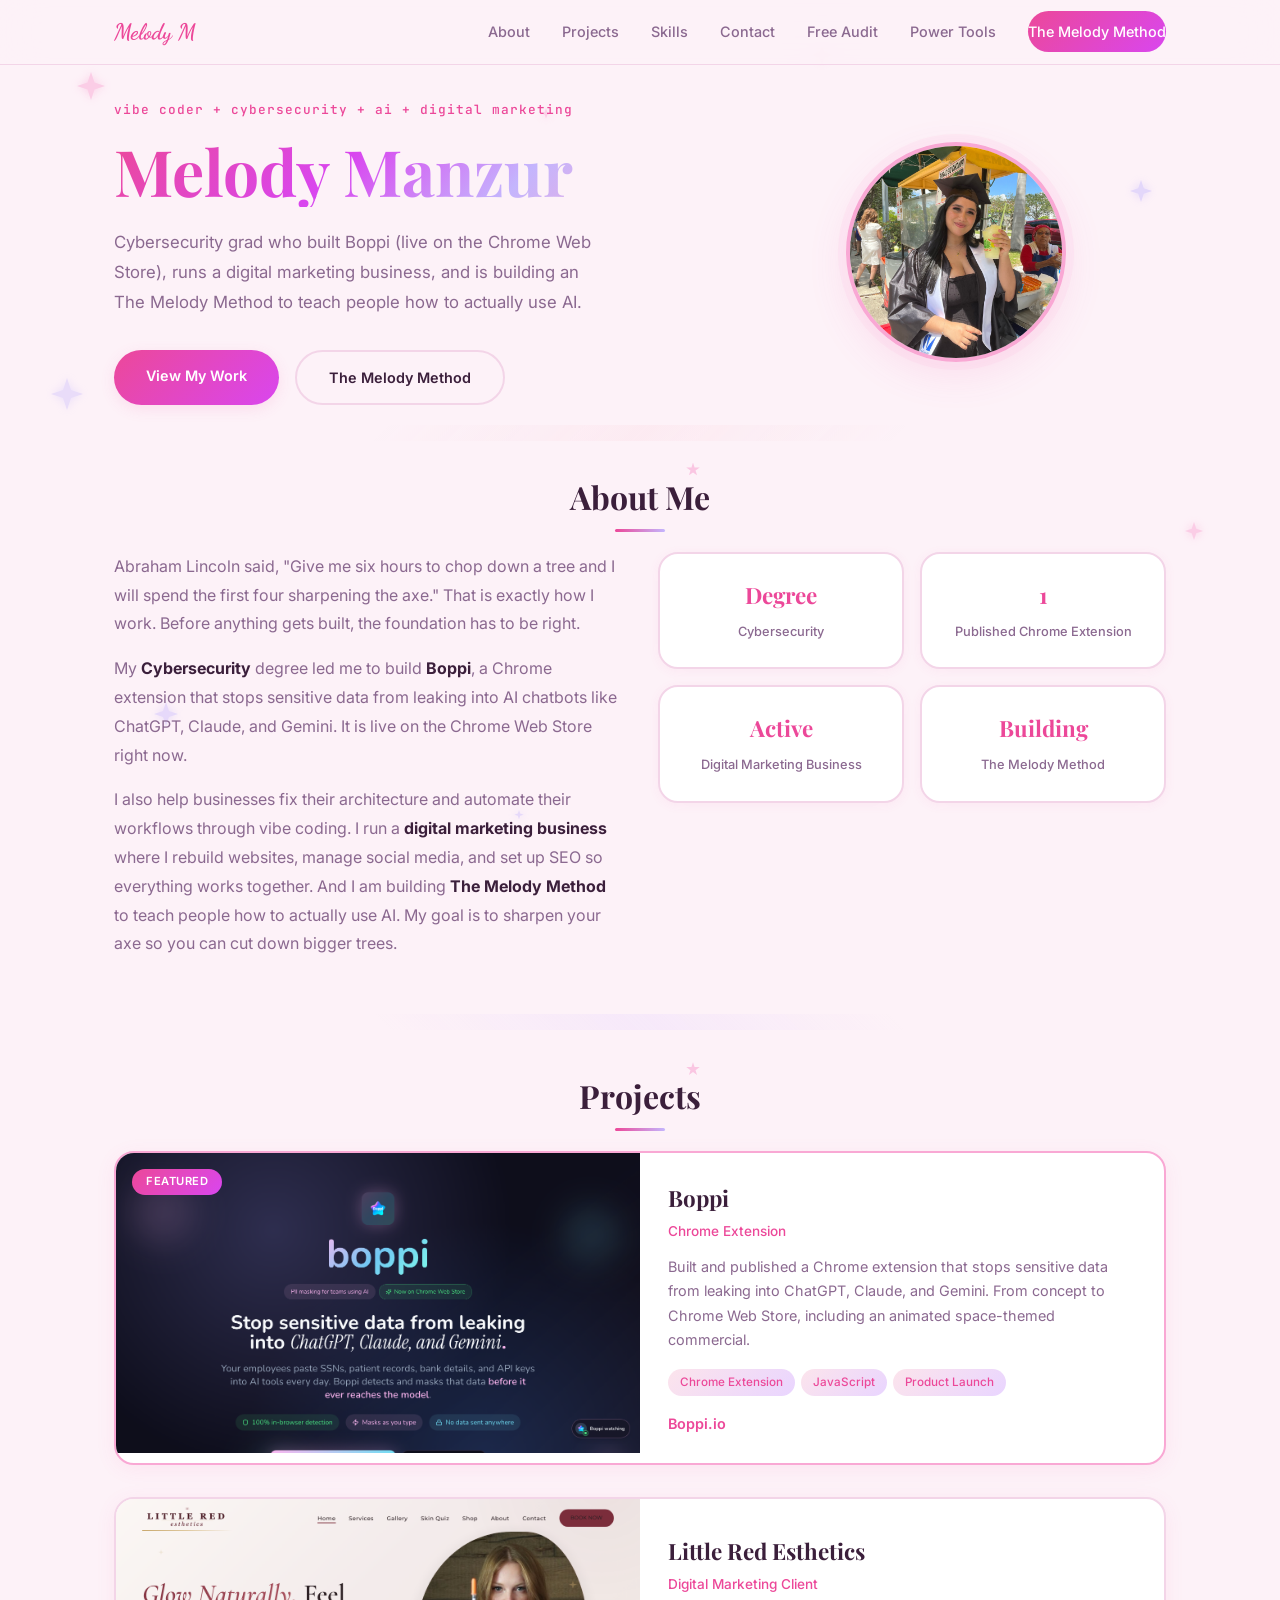
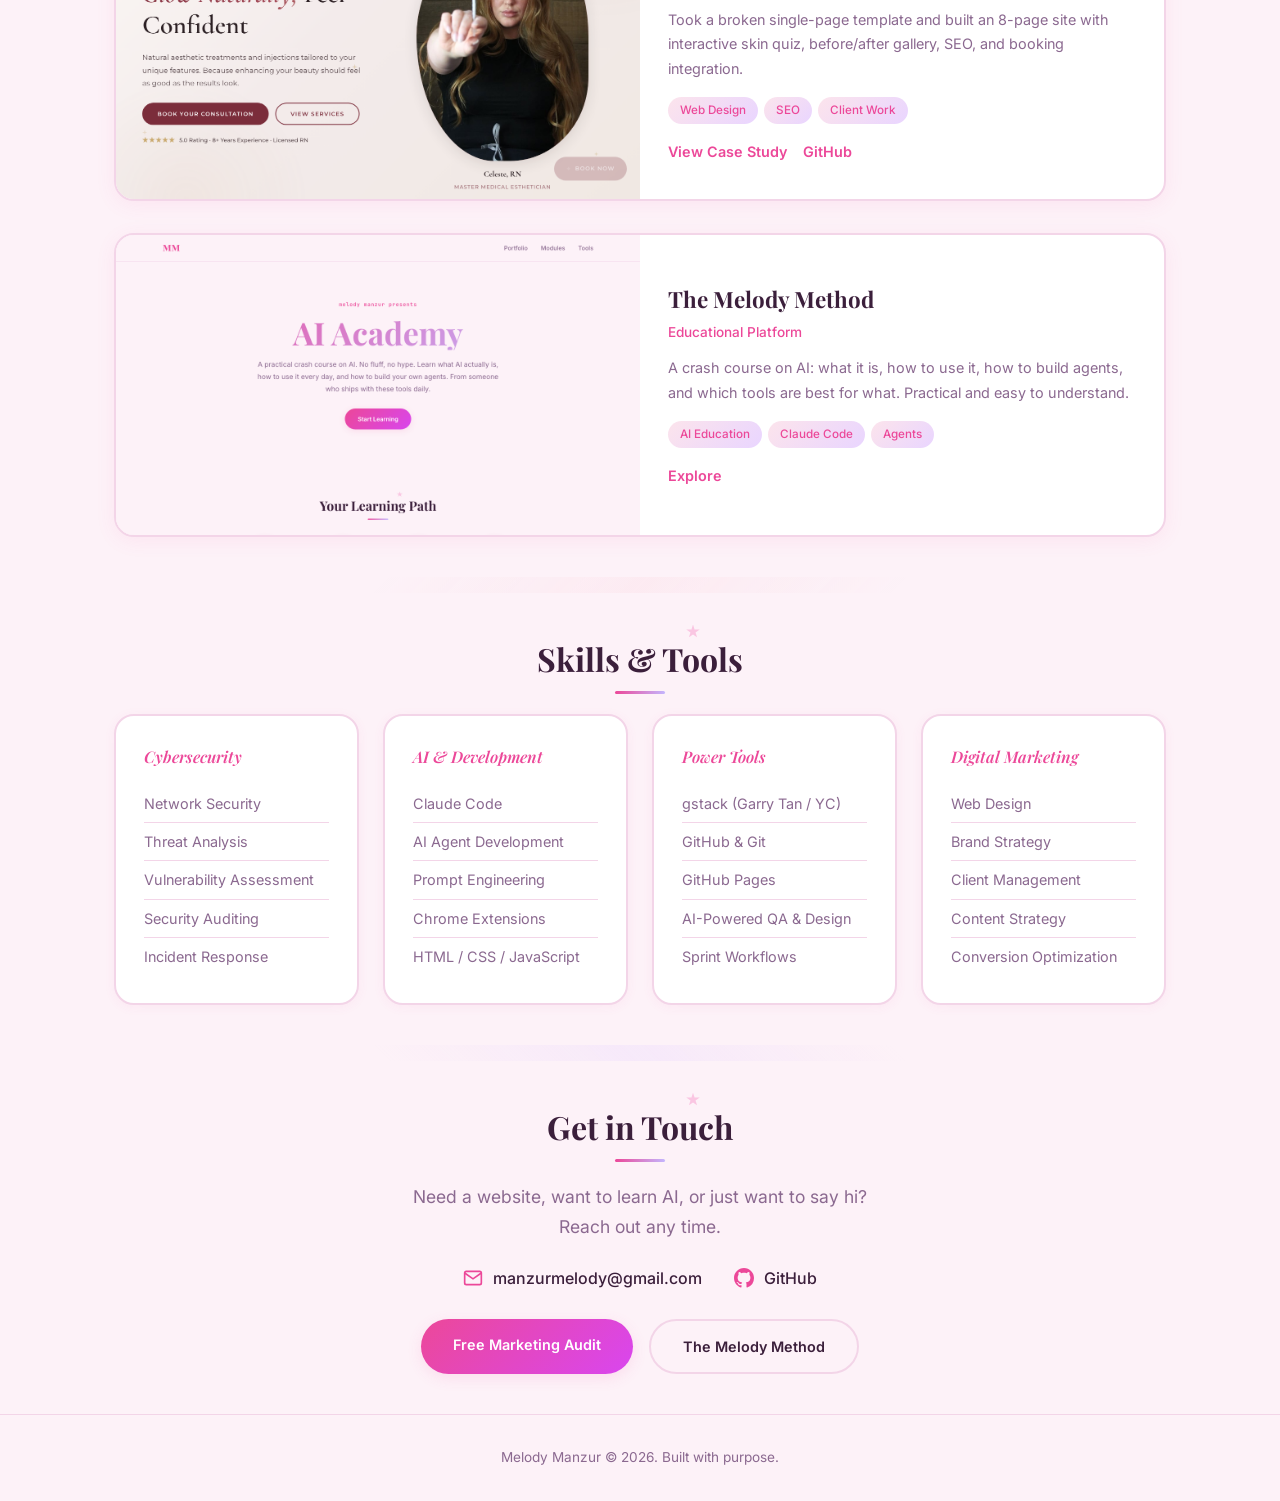
==== commit 0b8565e0: "Organize mobile nav into labeled groups: Me, Services, Learn - Replace dividers with section labels " ====
--- a/index.html
+++ b/index.html
@@ -24,21 +24,22 @@
     <link rel="preconnect" href="https://fonts.googleapis.com">
     <link rel="preconnect" href="https://fonts.gstatic.com" crossorigin>
     <link href="https://fonts.googleapis.com/css2?family=Dancing+Script:wght@400;500;600;700&family=Inter:wght@300;400;500;600;700&family=JetBrains+Mono:wght@400;500&family=Playfair+Display:ital,wght@0,400;0,600;0,700;1,400;1,600&display=swap" rel="stylesheet">
-    <link rel="stylesheet" href="style.css?v=20260424">
+    <link rel="stylesheet" href="style.css?v=20260425">
 </head>
 <body>
     <nav class="nav">
         <div class="nav-container">
             <a href="#" class="nav-logo">Melody M</a>
             <ul class="nav-links">
+                <li class="nav-label" aria-hidden="true">Me</li>
                 <li><a href="#about">About</a></li>
                 <li><a href="#projects">Projects</a></li>
                 <li><a href="#skills">Skills</a></li>
-                <li class="nav-divider" aria-hidden="true"></li>
+                <li><a href="#contact">Contact</a></li>
+                <li class="nav-label" aria-hidden="true">Services</li>
+                <li><a href="audit.html">Free Audit</a></li>
                 <li><a href="power-tools.html">Power Tools</a></li>
-                <li><a href="audit.html">Free Audit</a></li>
-                <li><a href="#contact">Contact</a></li>
-                <li class="nav-divider" aria-hidden="true"></li>
+                <li class="nav-label" aria-hidden="true">Learn</li>
                 <li><a href="ai-academy.html" class="nav-cta">The Melody Method</a></li>
             </ul>
             <button class="nav-toggle" aria-label="Toggle menu">
--- a/style.css
+++ b/style.css
@@ -176,7 +176,7 @@
     background: linear-gradient(135deg, var(--pink), #d946ef) !important;
 }
 
-.nav-divider {
+.nav-divider, .nav-label {
     display: none;
 }
 
@@ -760,24 +760,52 @@
         top: 64px;
         left: 0;
         right: 0;
-        background: rgba(253, 242, 248, 0.95);
-        backdrop-filter: blur(20px);
+        background: var(--bg);
         flex-direction: column;
-        padding: 24px;
-        gap: 16px;
-        border-bottom: 1px solid var(--border);
+        padding: 16px 24px 24px;
+        gap: 4px;
+        border-bottom: 2px solid var(--pink-light);
+        box-shadow: 0 12px 32px rgba(0, 0, 0, 0.1);
+        z-index: 100;
     }
 
     .nav-links.active {
         display: flex;
     }
 
-    .nav-divider {
+    .nav-links a {
         display: block;
-        height: 1px;
-        background: var(--border);
-        margin: 4px 0;
+        padding: 12px 16px;
+        border-radius: 12px;
+        font-size: 1rem;
+        text-align: center;
+    }
+
+    .nav-links a:hover {
+        background: var(--bg-soft);
+    }
+
+    .nav-label {
+        display: block;
+        font-size: 0.7rem;
+        font-weight: 600;
+        text-transform: uppercase;
+        letter-spacing: 1.5px;
+        color: var(--pink);
+        padding: 12px 16px 4px;
         list-style: none;
+        border-top: 1px solid var(--border);
+        margin-top: 4px;
+    }
+
+    .nav-label:first-child {
+        border-top: none;
+        margin-top: 0;
+        padding-top: 4px;
+    }
+
+    .nav-cta {
+        margin-top: 4px;
     }
 
     .nav-toggle {
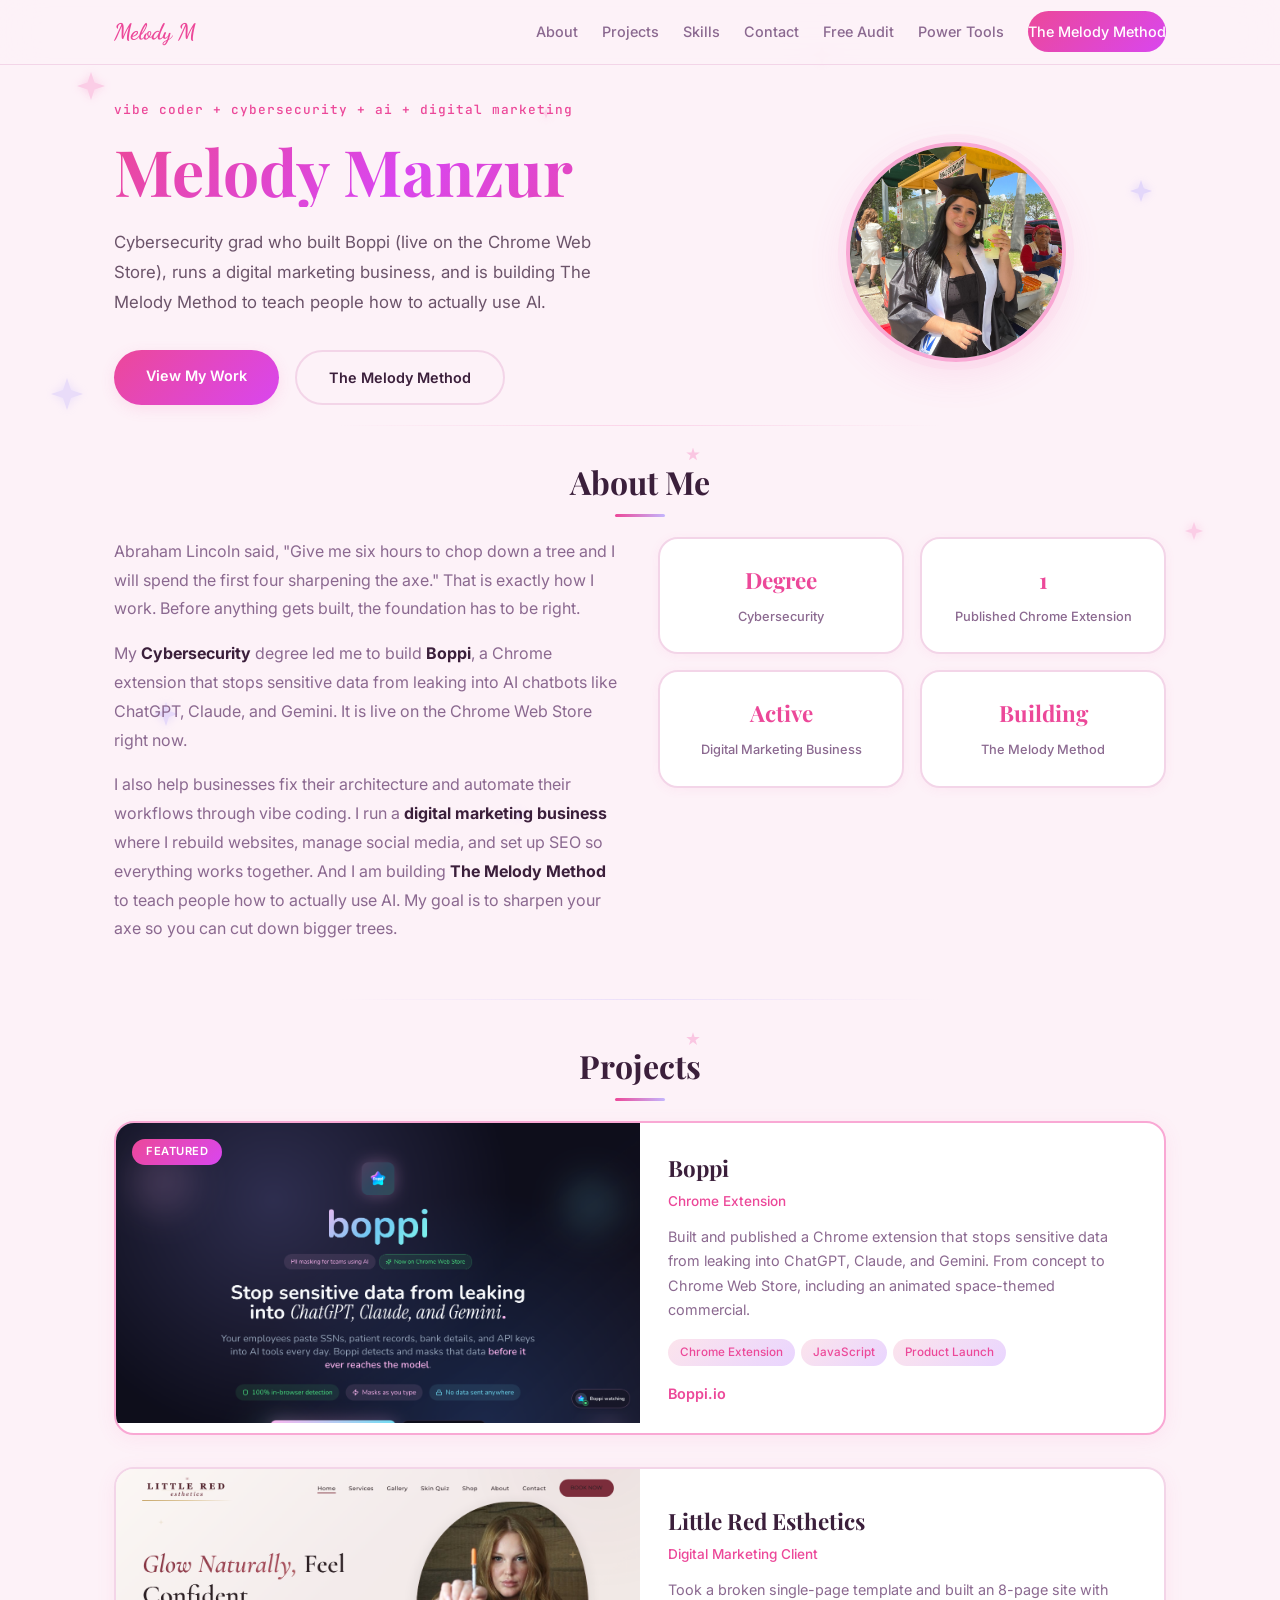
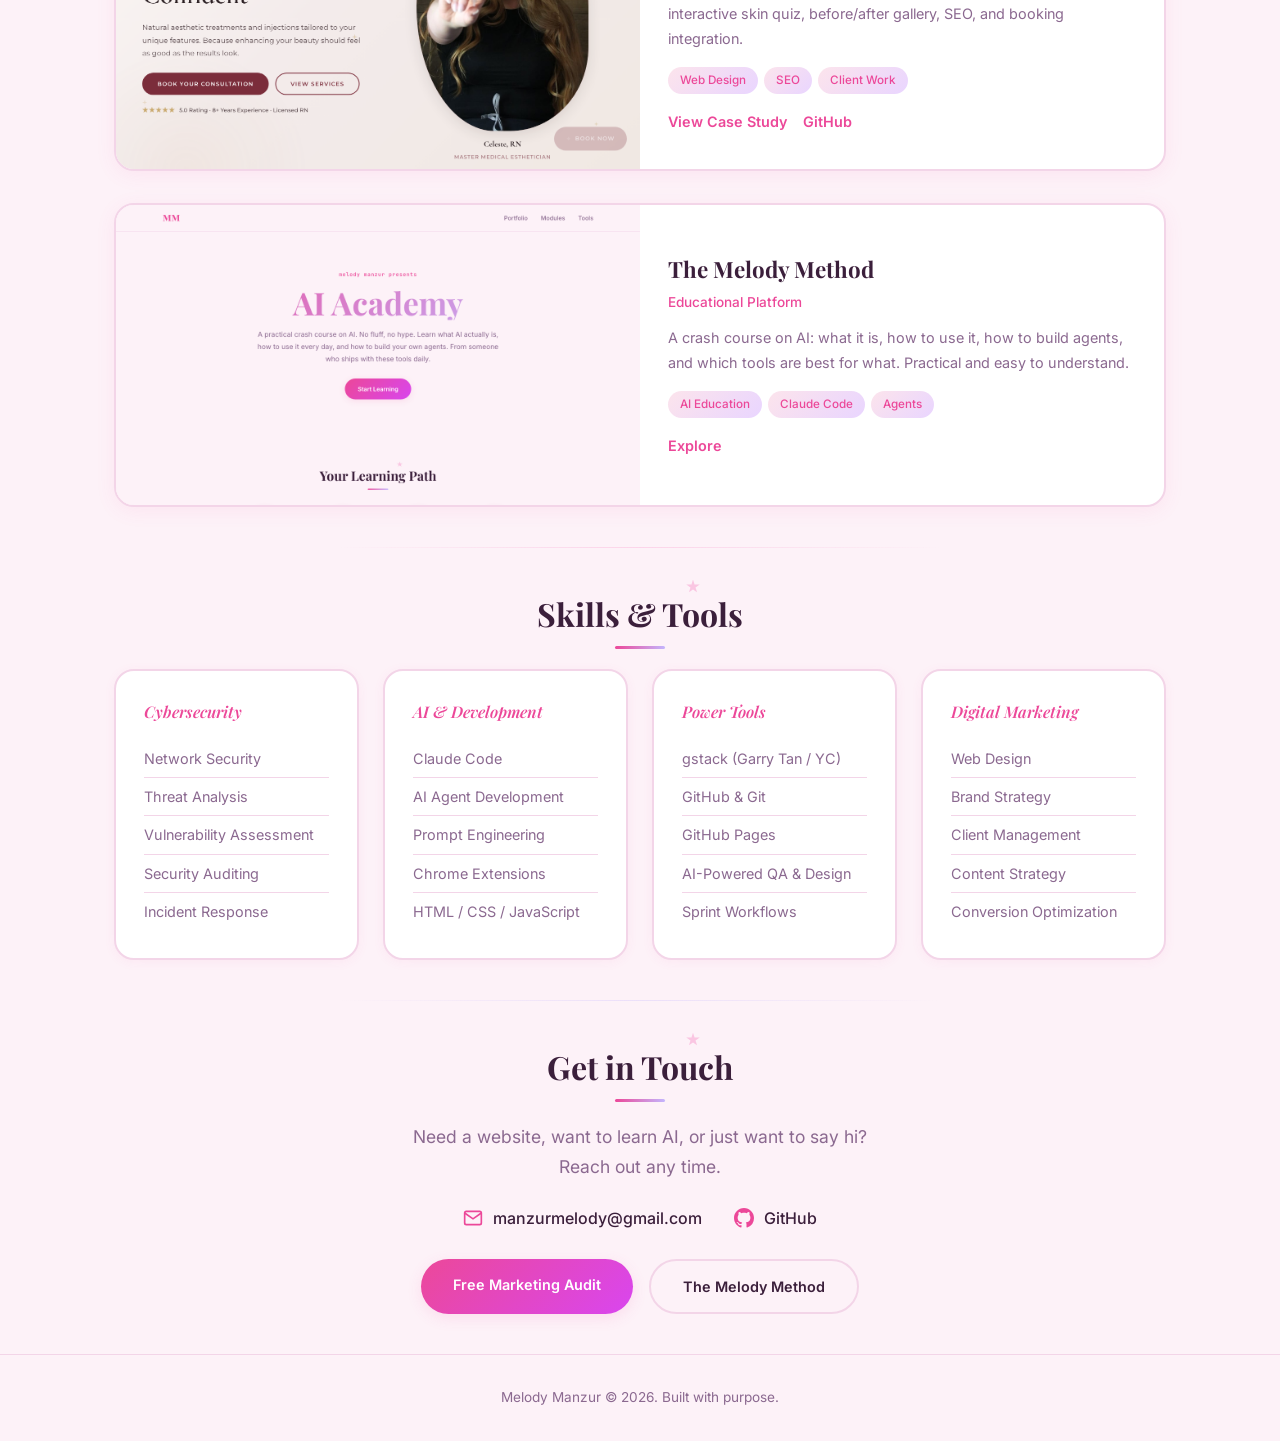
==== commit 4597ff23: "Fix hero harmony: stronger name gradient, readable subtitle, tighter layout - Name gradient stays pi" ====
--- a/index.html
+++ b/index.html
@@ -36,10 +36,10 @@
                 <li><a href="#projects">Projects</a></li>
                 <li><a href="#skills">Skills</a></li>
                 <li><a href="#contact">Contact</a></li>
-                <li class="nav-label" aria-hidden="true">Services</li>
+                <li class="nav-label" aria-hidden="true">My Services</li>
                 <li><a href="audit.html">Free Audit</a></li>
                 <li><a href="power-tools.html">Power Tools</a></li>
-                <li class="nav-label" aria-hidden="true">Learn</li>
+                <li class="nav-label" aria-hidden="true">My Products</li>
                 <li><a href="ai-academy.html" class="nav-cta">The Melody Method</a></li>
             </ul>
             <button class="nav-toggle" aria-label="Toggle menu">
@@ -68,7 +68,7 @@
         <div class="hero-content">
             <p class="hero-tag">vibe coder + cybersecurity + ai + digital marketing</p>
             <h1 class="hero-title">Melody Manzur</h1>
-            <p class="hero-subtitle">Cybersecurity grad who built Boppi (live on the Chrome Web Store), runs a digital marketing business, and is building an The Melody Method to teach people how to actually use AI.</p>
+            <p class="hero-subtitle">Cybersecurity grad who built Boppi (live on the Chrome Web Store), runs a digital marketing business, and is building The Melody Method to teach people how to actually use AI.</p>
             <div class="hero-actions">
                 <a href="#projects" class="btn btn-primary">View My Work</a>
                 <a href="ai-academy.html" class="btn btn-outline">The Melody Method</a>
--- a/style.css
+++ b/style.css
@@ -97,15 +97,17 @@
    ========================================== */
 
 .section-divider {
-    height: 16px;
-    background: linear-gradient(135deg, transparent 30%, var(--pink-soft) 50%, transparent 70%);
-    opacity: 0.5;
+    height: 1px;
+    background: linear-gradient(90deg, transparent, var(--pink-light), transparent);
+    opacity: 0.4;
     position: relative;
     z-index: 1;
+    max-width: 600px;
+    margin: 0 auto;
 }
 
 .section-divider.flip {
-    background: linear-gradient(225deg, transparent 30%, var(--lilac) 50%, transparent 70%);
+    background: linear-gradient(90deg, transparent, var(--lavender), transparent);
     opacity: 0.3;
 }
 
@@ -145,7 +147,7 @@
 .nav-links {
     display: flex;
     list-style: none;
-    gap: 32px;
+    gap: 24px;
     align-items: center;
 }
 
@@ -206,7 +208,7 @@
     display: flex;
     align-items: center;
     justify-content: center;
-    gap: 60px;
+    gap: 40px;
     max-width: 1100px;
     margin: 0 auto;
     padding: 100px 24px 20px;
@@ -234,18 +236,19 @@
     line-height: 1.1;
     margin-bottom: 20px;
     font-family: var(--display);
-    background: linear-gradient(135deg, var(--pink) 0%, #d946ef 40%, var(--lavender) 70%, var(--pink-light) 100%);
+    background: linear-gradient(135deg, var(--pink) 0%, #d946ef 50%, var(--pink) 100%);
     -webkit-background-clip: text;
     -webkit-text-fill-color: transparent;
     background-clip: text;
 }
 
 .hero-subtitle {
-    color: var(--text-muted);
+    color: var(--text);
     font-size: 1.05rem;
     line-height: 1.8;
     max-width: 500px;
     margin-bottom: 32px;
+    opacity: 0.75;
 }
 
 .hero-actions {
@@ -762,8 +765,8 @@
         right: 0;
         background: var(--bg);
         flex-direction: column;
-        padding: 16px 24px 24px;
-        gap: 4px;
+        padding: 8px 20px 16px;
+        gap: 0;
         border-bottom: 2px solid var(--pink-light);
         box-shadow: 0 12px 32px rgba(0, 0, 0, 0.1);
         z-index: 100;
@@ -775,10 +778,10 @@
 
     .nav-links a {
         display: block;
-        padding: 12px 16px;
-        border-radius: 12px;
-        font-size: 1rem;
-        text-align: center;
+        padding: 10px 12px;
+        border-radius: 10px;
+        font-size: 0.9rem;
+        text-align: left;
     }
 
     .nav-links a:hover {
@@ -787,25 +790,24 @@
 
     .nav-label {
         display: block;
-        font-size: 0.7rem;
-        font-weight: 600;
+        font-size: 0.65rem;
+        font-weight: 700;
         text-transform: uppercase;
         letter-spacing: 1.5px;
-        color: var(--pink);
-        padding: 12px 16px 4px;
+        color: var(--pink-light);
+        padding: 10px 12px 2px;
         list-style: none;
-        border-top: 1px solid var(--border);
-        margin-top: 4px;
+        margin-top: 2px;
     }
 
     .nav-label:first-child {
-        border-top: none;
         margin-top: 0;
         padding-top: 4px;
     }
 
     .nav-cta {
-        margin-top: 4px;
+        margin-top: 6px;
+        text-align: center !important;
     }
 
     .nav-toggle {
@@ -825,7 +827,7 @@
     }
 
     .section-divider {
-        height: 20px;
+        height: 1px;
     }
 
     .blob { display: none; }
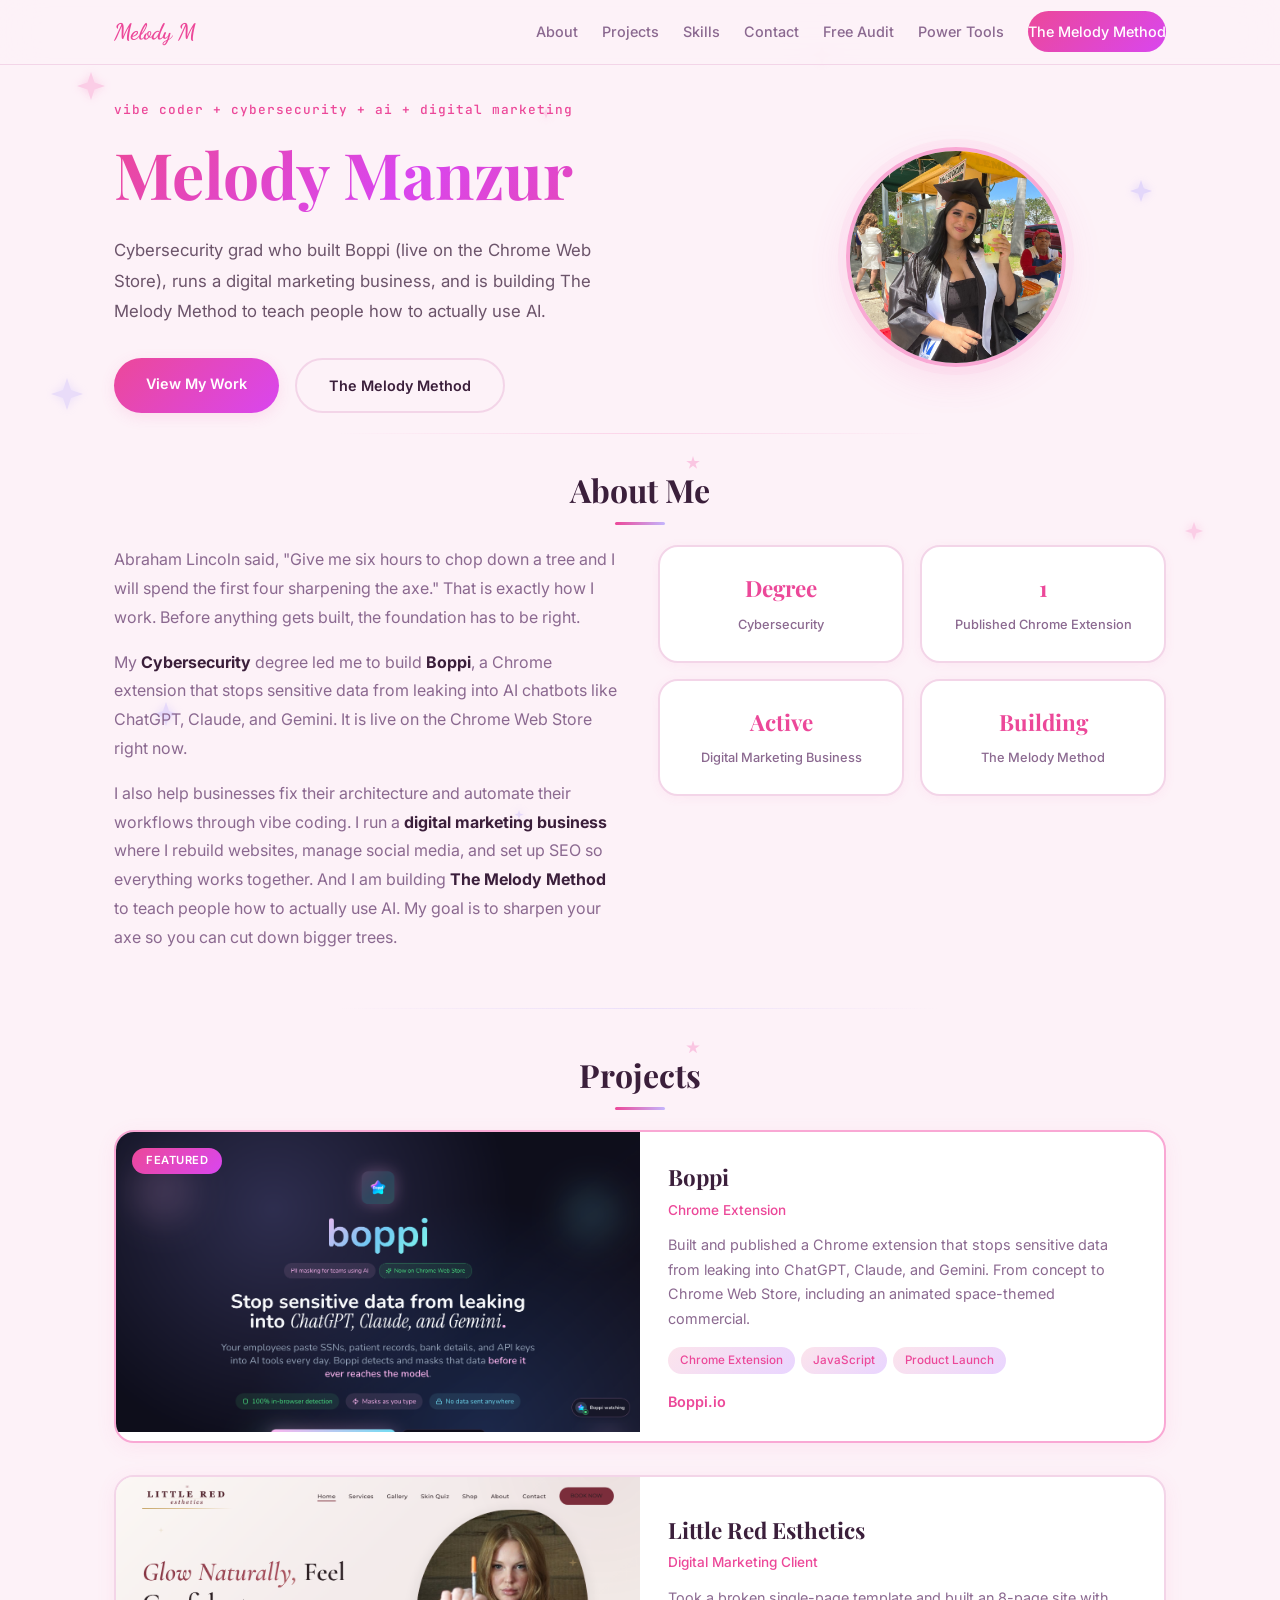
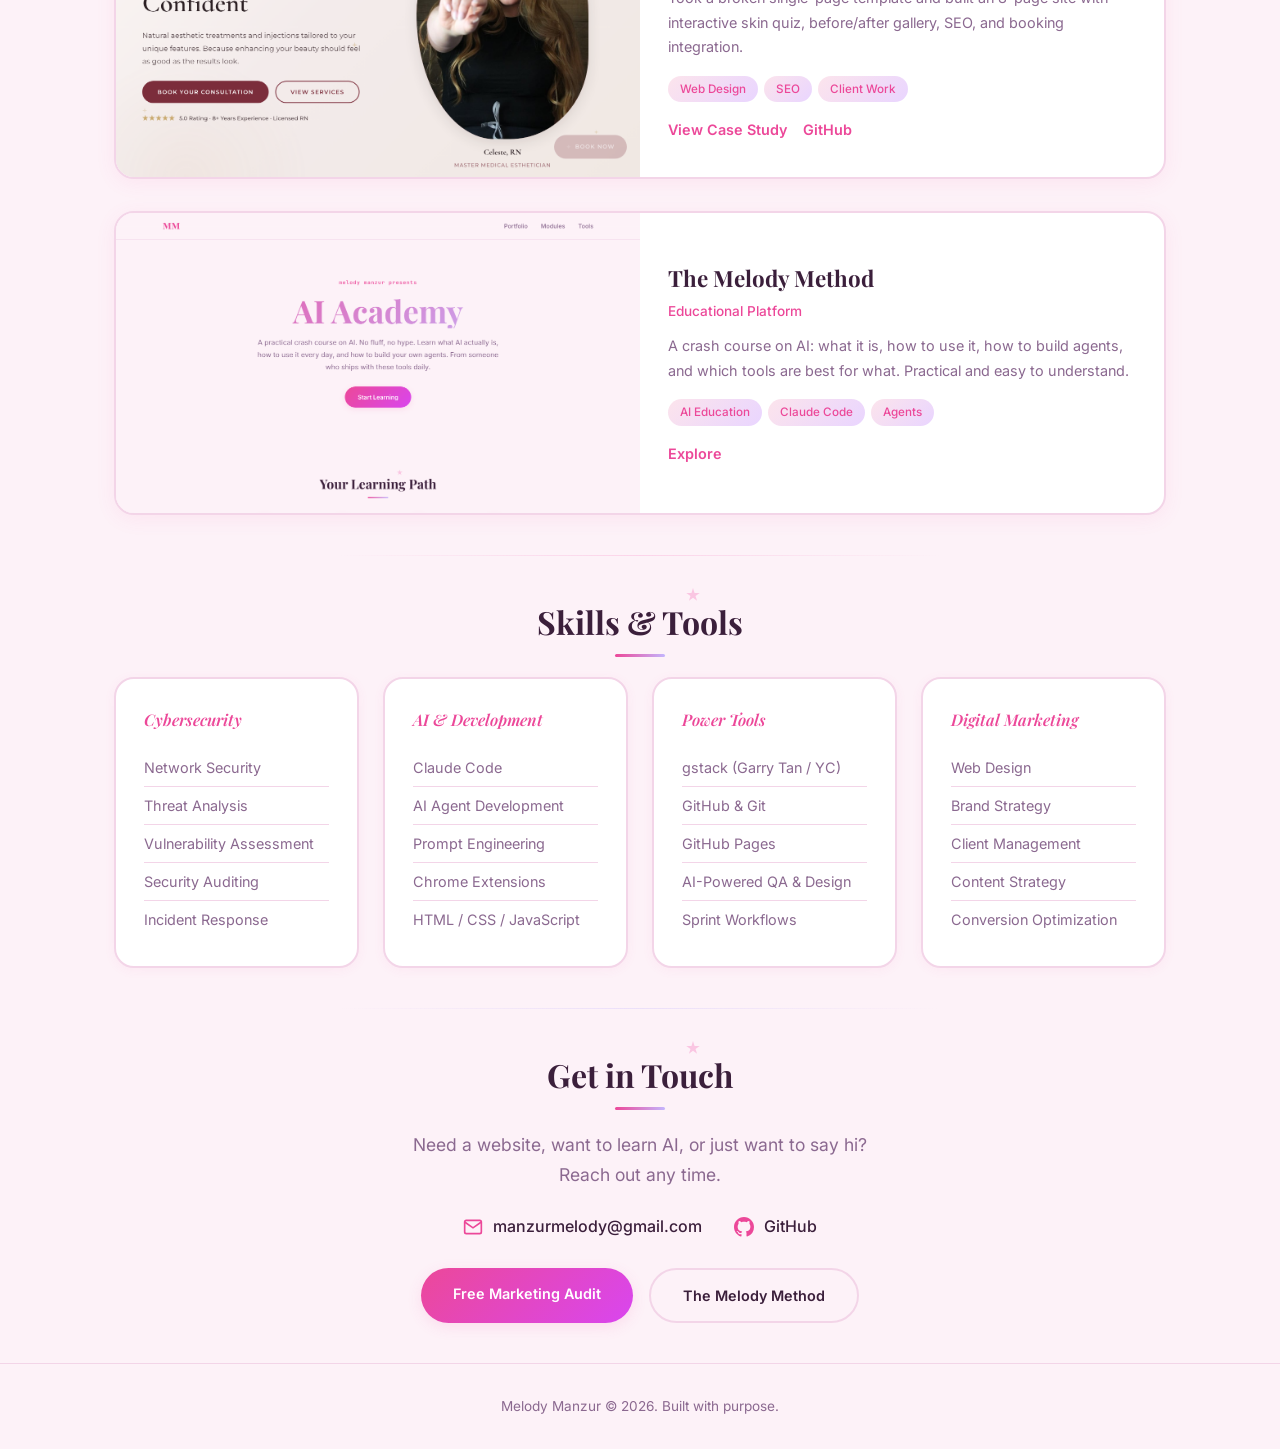
==== commit d084060a: "Fix nav CTA size and hero title clipping - Nav CTA pill bigger: padding 10px 28px (was 8px 22px) - H" ====
--- a/index.html
+++ b/index.html
@@ -24,7 +24,7 @@
     <link rel="preconnect" href="https://fonts.googleapis.com">
     <link rel="preconnect" href="https://fonts.gstatic.com" crossorigin>
     <link href="https://fonts.googleapis.com/css2?family=Dancing+Script:wght@400;500;600;700&family=Inter:wght@300;400;500;600;700&family=JetBrains+Mono:wght@400;500&family=Playfair+Display:ital,wght@0,400;0,600;0,700;1,400;1,600&display=swap" rel="stylesheet">
-    <link rel="stylesheet" href="style.css?v=20260425">
+    <link rel="stylesheet" href="style.css?v=20260425b">
 </head>
 <body>
     <nav class="nav">
--- a/style.css
+++ b/style.css
@@ -167,8 +167,9 @@
 .nav-cta {
     background: linear-gradient(135deg, var(--pink), #d946ef);
     color: #fff !important;
-    padding: 8px 22px;
+    padding: 10px 28px;
     border-radius: 50px;
+    font-size: 0.88rem;
     transition: transform 0.2s, box-shadow 0.2s !important;
 }
 
@@ -233,8 +234,9 @@
 .hero-title {
     font-size: clamp(2.2rem, 5vw, 4rem);
     font-weight: 700;
-    line-height: 1.1;
-    margin-bottom: 20px;
+    line-height: 1.2;
+    padding-bottom: 6px;
+    margin-bottom: 16px;
     font-family: var(--display);
     background: linear-gradient(135deg, var(--pink) 0%, #d946ef 50%, var(--pink) 100%);
     -webkit-background-clip: text;
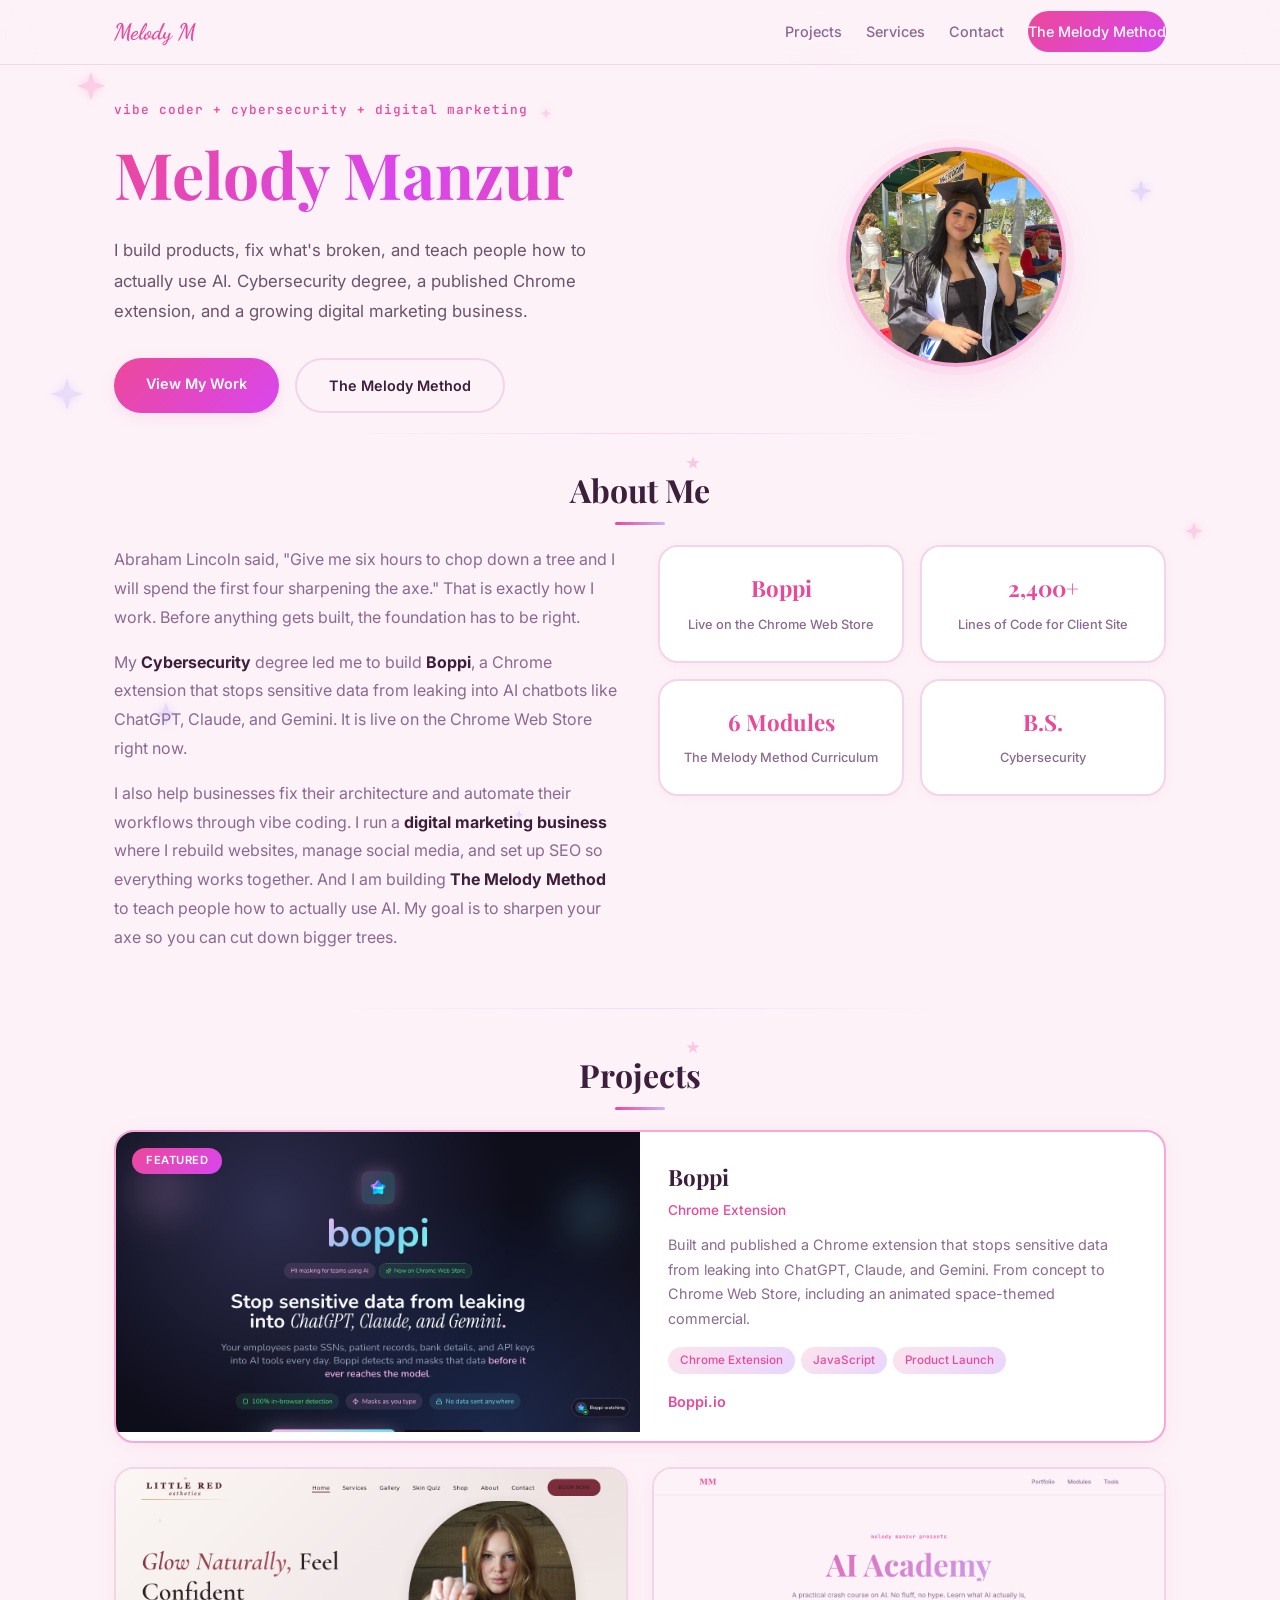
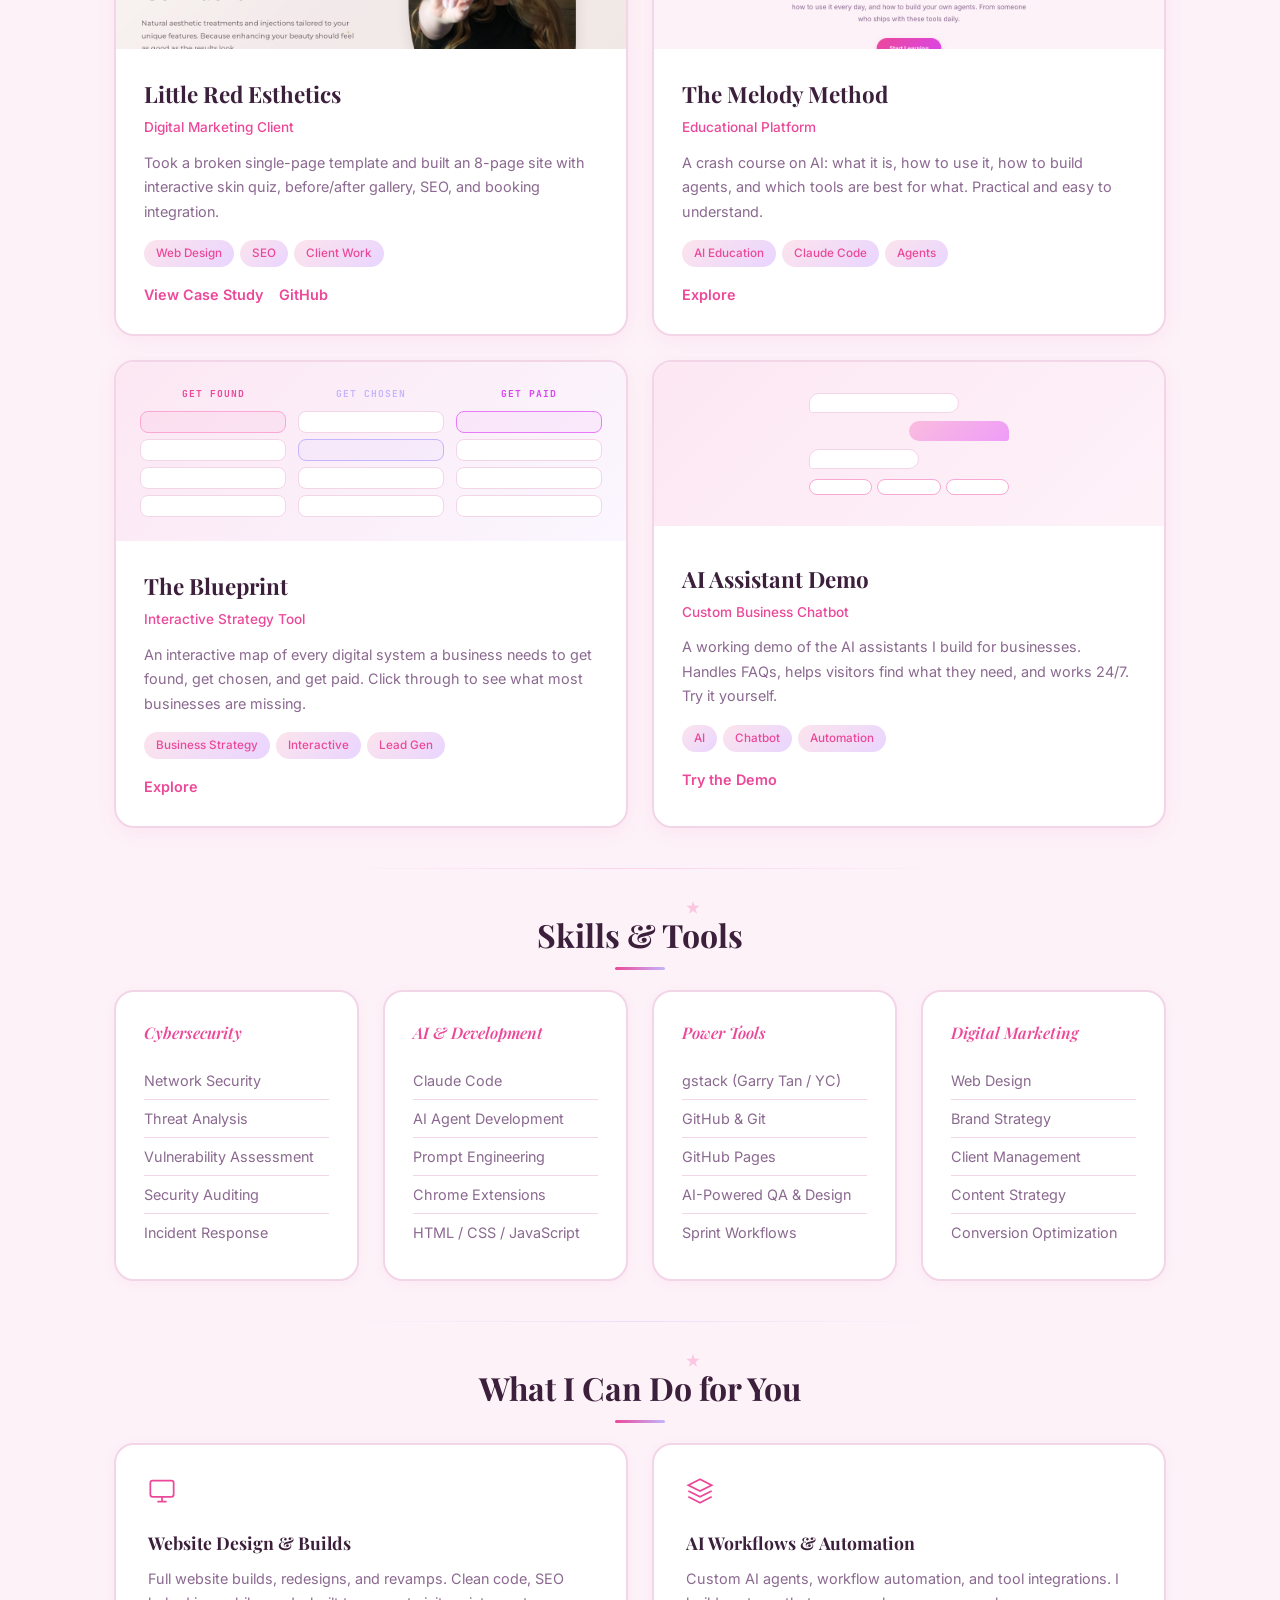
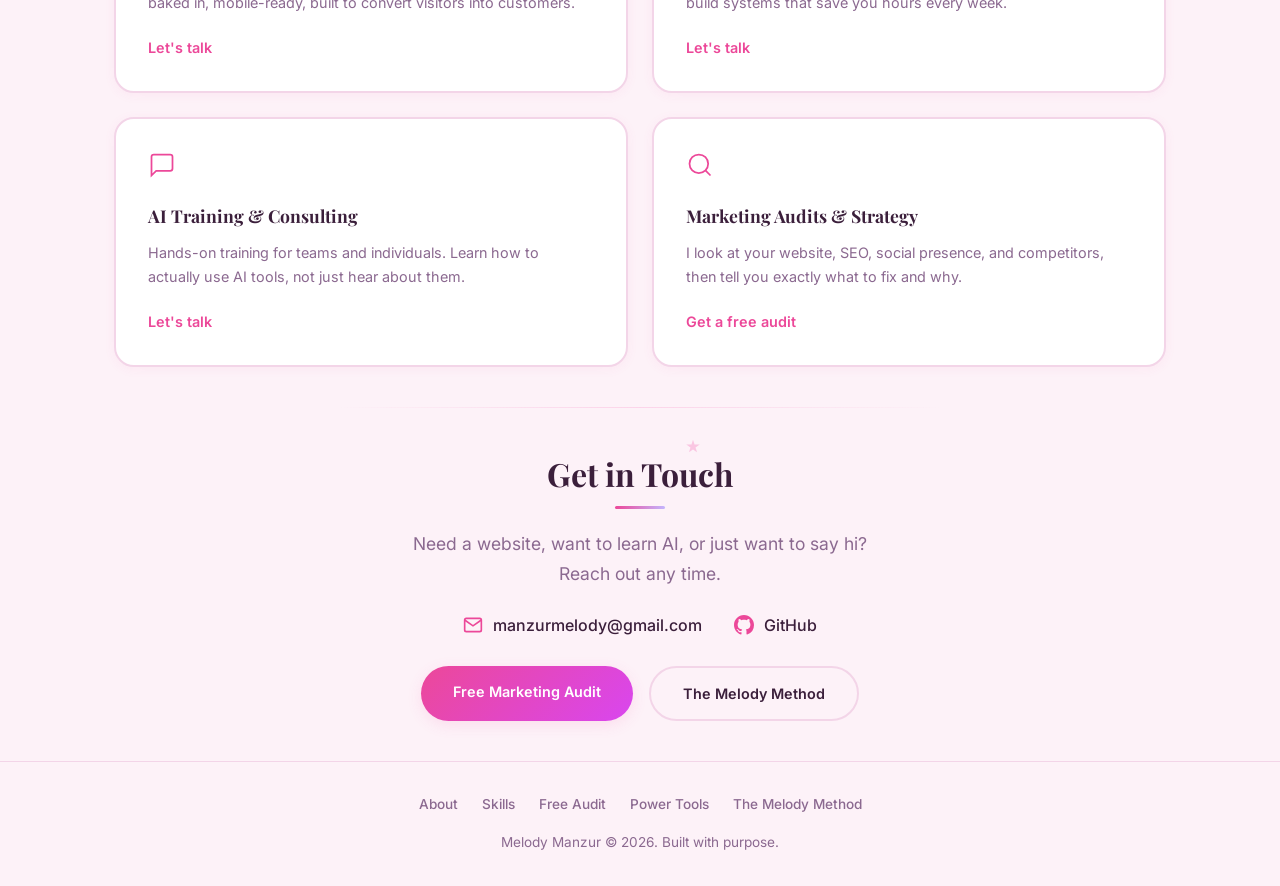
==== commit 9019c521: "feat: major portfolio upgrade - new pages, services section, CRM overhaul - Tighten hero subtitle an" ====
--- a/index.html
+++ b/index.html
@@ -3,20 +3,20 @@
 <head>
     <meta charset="UTF-8">
     <meta name="viewport" content="width=device-width, initial-scale=1.0">
-    <title>Melody Manzur | Vibe Coder, Cybersecurity, AI & Digital Marketing</title>
-    <meta name="description" content="Melody Manzur - Vibe coder, cybersecurity professional, AI builder, and digital marketing strategist. Building products at the intersection of security, AI, and business.">
+    <title>Melody Manzur | Vibe Coder, Cybersecurity & Digital Marketing</title>
+    <meta name="description" content="Melody Manzur - Vibe coder, cybersecurity professional, and digital marketing strategist. I build products, fix what's broken, and help businesses grow.">
 
     <!-- Open Graph -->
-    <meta property="og:title" content="Melody Manzur | Vibe Coder & AI Builder">
-    <meta property="og:description" content="Vibe coder who builds products, breaks systems, and helps businesses grow. Cybersecurity + AI + Digital Marketing.">
+    <meta property="og:title" content="Melody Manzur | Vibe Coder & Digital Strategist">
+    <meta property="og:description" content="Vibe coder who builds products, fixes what's broken, and helps businesses grow. Cybersecurity + Digital Marketing.">
     <meta property="og:type" content="website">
     <meta property="og:url" content="https://memanzur.github.io/Melody-Manzur-Portfolio/">
     <meta property="og:image" content="https://memanzur.github.io/Melody-Manzur-Portfolio/images/og-image.png">
 
     <!-- Twitter -->
     <meta name="twitter:card" content="summary_large_image">
-    <meta name="twitter:title" content="Melody Manzur | Vibe Coder & AI Builder">
-    <meta name="twitter:description" content="Vibe coder who builds products, breaks systems, and helps businesses grow.">
+    <meta name="twitter:title" content="Melody Manzur | Vibe Coder & Digital Strategist">
+    <meta name="twitter:description" content="Vibe coder who builds products, fixes what's broken, and helps businesses grow.">
 
     <!-- Favicon -->
     <link rel="icon" href="data:image/svg+xml,<svg xmlns='http://www.w3.org/2000/svg' viewBox='0 0 100 100'><path d='M50 5l12 33 33 12-33 12-12 33-12-33-33-12 33-12z' fill='%23ec4899'/></svg>">
@@ -24,22 +24,16 @@
     <link rel="preconnect" href="https://fonts.googleapis.com">
     <link rel="preconnect" href="https://fonts.gstatic.com" crossorigin>
     <link href="https://fonts.googleapis.com/css2?family=Dancing+Script:wght@400;500;600;700&family=Inter:wght@300;400;500;600;700&family=JetBrains+Mono:wght@400;500&family=Playfair+Display:ital,wght@0,400;0,600;0,700;1,400;1,600&display=swap" rel="stylesheet">
-    <link rel="stylesheet" href="style.css?v=20260425b">
+    <link rel="stylesheet" href="style.css?v=20260425d">
 </head>
 <body>
     <nav class="nav">
         <div class="nav-container">
             <a href="#" class="nav-logo">Melody M</a>
             <ul class="nav-links">
-                <li class="nav-label" aria-hidden="true">Me</li>
-                <li><a href="#about">About</a></li>
                 <li><a href="#projects">Projects</a></li>
-                <li><a href="#skills">Skills</a></li>
+                <li><a href="#services">Services</a></li>
                 <li><a href="#contact">Contact</a></li>
-                <li class="nav-label" aria-hidden="true">My Services</li>
-                <li><a href="audit.html">Free Audit</a></li>
-                <li><a href="power-tools.html">Power Tools</a></li>
-                <li class="nav-label" aria-hidden="true">My Products</li>
                 <li><a href="ai-academy.html" class="nav-cta">The Melody Method</a></li>
             </ul>
             <button class="nav-toggle" aria-label="Toggle menu">
@@ -66,9 +60,9 @@
 
     <section class="hero">
         <div class="hero-content">
-            <p class="hero-tag">vibe coder + cybersecurity + ai + digital marketing</p>
+            <p class="hero-tag">vibe coder + cybersecurity + digital marketing</p>
             <h1 class="hero-title">Melody Manzur</h1>
-            <p class="hero-subtitle">Cybersecurity grad who built Boppi (live on the Chrome Web Store), runs a digital marketing business, and is building The Melody Method to teach people how to actually use AI.</p>
+            <p class="hero-subtitle">I build products, fix what's broken, and teach people how to actually use AI. Cybersecurity degree, a published Chrome extension, and a growing digital marketing business.</p>
             <div class="hero-actions">
                 <a href="#projects" class="btn btn-primary">View My Work</a>
                 <a href="ai-academy.html" class="btn btn-outline">The Melody Method</a>
@@ -95,20 +89,20 @@
                 </div>
                 <div class="about-stats">
                     <div class="stat-card">
-                        <span class="stat-number">Degree</span>
+                        <span class="stat-number">Boppi</span>
+                        <span class="stat-label">Live on the Chrome Web Store</span>
+                    </div>
+                    <div class="stat-card">
+                        <span class="stat-number">2,400+</span>
+                        <span class="stat-label">Lines of Code for Client Site</span>
+                    </div>
+                    <div class="stat-card">
+                        <span class="stat-number">6 Modules</span>
+                        <span class="stat-label">The Melody Method Curriculum</span>
+                    </div>
+                    <div class="stat-card">
+                        <span class="stat-number">B.S.</span>
                         <span class="stat-label">Cybersecurity</span>
-                    </div>
-                    <div class="stat-card">
-                        <span class="stat-number">1</span>
-                        <span class="stat-label">Published Chrome Extension</span>
-                    </div>
-                    <div class="stat-card">
-                        <span class="stat-number">Active</span>
-                        <span class="stat-label">Digital Marketing Business</span>
-                    </div>
-                    <div class="stat-card">
-                        <span class="stat-number">Building</span>
-                        <span class="stat-label">The Melody Method</span>
                     </div>
                 </div>
             </div>
@@ -177,6 +171,72 @@
                         </div>
                         <div class="project-links">
                             <a href="ai-academy.html" class="project-link">Explore</a>
+                        </div>
+                    </div>
+                </div>
+
+                <div class="project-card">
+                    <div class="project-preview preview-blueprint">
+                        <div class="preview-graphic">
+                            <div class="preview-track">
+                                <div class="preview-track-label">Get Found</div>
+                                <div class="preview-nodes">
+                                    <span></span><span></span><span></span><span></span>
+                                </div>
+                            </div>
+                            <div class="preview-track">
+                                <div class="preview-track-label">Get Chosen</div>
+                                <div class="preview-nodes">
+                                    <span></span><span></span><span></span><span></span>
+                                </div>
+                            </div>
+                            <div class="preview-track">
+                                <div class="preview-track-label">Get Paid</div>
+                                <div class="preview-nodes">
+                                    <span></span><span></span><span></span><span></span>
+                                </div>
+                            </div>
+                        </div>
+                    </div>
+                    <div class="project-info">
+                        <h3 class="project-name">The Blueprint</h3>
+                        <p class="project-type">Interactive Strategy Tool</p>
+                        <p class="project-desc">An interactive map of every digital system a business needs to get found, get chosen, and get paid. Click through to see what most businesses are missing.</p>
+                        <div class="project-tags">
+                            <span>Business Strategy</span>
+                            <span>Interactive</span>
+                            <span>Lead Gen</span>
+                        </div>
+                        <div class="project-links">
+                            <a href="blueprint.html" class="project-link">Explore</a>
+                        </div>
+                    </div>
+                </div>
+
+                <div class="project-card">
+                    <div class="project-preview preview-assistant">
+                        <div class="preview-graphic">
+                            <div class="preview-chat">
+                                <div class="preview-bubble bot"></div>
+                                <div class="preview-bubble user"></div>
+                                <div class="preview-bubble bot short"></div>
+                                <div class="preview-pills">
+                                    <span></span><span></span><span></span>
+                                </div>
+                            </div>
+                        </div>
+                    </div>
+                    <div class="project-info">
+                        <h3 class="project-name">AI Assistant Demo</h3>
+                        <p class="project-type">Custom Business Chatbot</p>
+                        <p class="project-desc">A working demo of the AI assistants I build for businesses. Handles FAQs, helps visitors find what they need, and works 24/7. Try it yourself.</p>
+                        <div class="project-tags">
+                            <span>AI</span>
+                            <span>Chatbot</span>
+                            <span>Automation</span>
+                        </div>
+                        <div class="project-links">
+                            <a href="assistant-demo.html" class="project-link">Try the Demo</a>
                         </div>
                     </div>
                 </div>
@@ -237,6 +297,48 @@
 
     <div class="section-divider flip"></div>
 
+    <section id="services" class="services">
+        <div class="container">
+            <h2 class="section-title">What I Can Do for You</h2>
+            <div class="services-grid">
+                <div class="service-card">
+                    <div class="service-icon">
+                        <svg viewBox="0 0 24 24" width="28" height="28" fill="none" stroke="currentColor" stroke-width="1.5"><rect x="2" y="3" width="20" height="14" rx="2"/><line x1="8" y1="21" x2="16" y2="21"/><line x1="12" y1="17" x2="12" y2="21"/></svg>
+                    </div>
+                    <h3>Website Design & Builds</h3>
+                    <p>Full website builds, redesigns, and revamps. Clean code, SEO baked in, mobile-ready, built to convert visitors into customers.</p>
+                    <a href="mailto:manzurmelody@gmail.com?subject=Website Project" class="service-cta">Let's talk</a>
+                </div>
+                <div class="service-card">
+                    <div class="service-icon">
+                        <svg viewBox="0 0 24 24" width="28" height="28" fill="none" stroke="currentColor" stroke-width="1.5"><path d="M12 2L2 7l10 5 10-5-10-5z"/><path d="M2 17l10 5 10-5"/><path d="M2 12l10 5 10-5"/></svg>
+                    </div>
+                    <h3>AI Workflows & Automation</h3>
+                    <p>Custom AI agents, workflow automation, and tool integrations. I build systems that save you hours every week.</p>
+                    <a href="mailto:manzurmelody@gmail.com?subject=AI Automation Project" class="service-cta">Let's talk</a>
+                </div>
+                <div class="service-card">
+                    <div class="service-icon">
+                        <svg viewBox="0 0 24 24" width="28" height="28" fill="none" stroke="currentColor" stroke-width="1.5"><path d="M21 15a2 2 0 01-2 2H7l-4 4V5a2 2 0 012-2h14a2 2 0 012 2z"/></svg>
+                    </div>
+                    <h3>AI Training & Consulting</h3>
+                    <p>Hands-on training for teams and individuals. Learn how to actually use AI tools, not just hear about them.</p>
+                    <a href="mailto:manzurmelody@gmail.com?subject=AI Training" class="service-cta">Let's talk</a>
+                </div>
+                <div class="service-card">
+                    <div class="service-icon">
+                        <svg viewBox="0 0 24 24" width="28" height="28" fill="none" stroke="currentColor" stroke-width="1.5"><circle cx="11" cy="11" r="8"/><line x1="21" y1="21" x2="16.65" y2="16.65"/></svg>
+                    </div>
+                    <h3>Marketing Audits & Strategy</h3>
+                    <p>I look at your website, SEO, social presence, and competitors, then tell you exactly what to fix and why.</p>
+                    <a href="audit.html" class="service-cta">Get a free audit</a>
+                </div>
+            </div>
+        </div>
+    </section>
+
+    <div class="section-divider"></div>
+
     <section id="contact" class="contact">
         <div class="container">
             <h2 class="section-title">Get in Touch</h2>
@@ -260,6 +362,13 @@
 
     <footer class="footer">
         <div class="container">
+            <div class="footer-links">
+                <a href="#about">About</a>
+                <a href="#skills">Skills</a>
+                <a href="audit.html">Free Audit</a>
+                <a href="power-tools.html">Power Tools</a>
+                <a href="ai-academy.html">The Melody Method</a>
+            </div>
             <p>Melody Manzur &copy; 2026. Built with purpose.</p>
         </div>
     </footer>
--- a/style.css
+++ b/style.css
@@ -460,9 +460,9 @@
 }
 
 .projects-grid {
-    display: flex;
-    flex-direction: column;
-    gap: 32px;
+    display: grid;
+    grid-template-columns: repeat(2, 1fr);
+    gap: 24px;
 }
 
 .project-card {
@@ -485,6 +485,15 @@
 
 .project-card.featured {
     border-color: var(--pink-light);
+    grid-column: 1 / -1;
+}
+
+.project-card:not(.featured) {
+    grid-template-columns: 1fr;
+}
+
+.project-card:not(.featured) .project-preview {
+    max-height: 180px;
 }
 
 .project-preview {
@@ -582,6 +591,136 @@
 }
 
 /* ==========================================
+   CSS Preview Graphics (Blueprint & Assistant)
+   ========================================== */
+
+.preview-graphic {
+    padding: 24px;
+    height: 100%;
+    display: flex;
+    align-items: center;
+    justify-content: center;
+}
+
+/* Blueprint preview */
+.preview-blueprint {
+    background: linear-gradient(135deg, var(--bg-soft), rgba(233, 213, 255, 0.2));
+}
+
+.preview-blueprint .preview-graphic {
+    gap: 12px;
+}
+
+.preview-track {
+    flex: 1;
+    text-align: center;
+}
+
+.preview-track-label {
+    font-size: 0.6rem;
+    font-weight: 700;
+    text-transform: uppercase;
+    letter-spacing: 1px;
+    color: var(--pink);
+    margin-bottom: 10px;
+    font-family: var(--mono);
+}
+
+.preview-track:nth-child(2) .preview-track-label {
+    color: var(--lavender);
+}
+
+.preview-track:nth-child(3) .preview-track-label {
+    color: #d946ef;
+}
+
+.preview-nodes {
+    display: flex;
+    flex-direction: column;
+    gap: 6px;
+}
+
+.preview-nodes span {
+    display: block;
+    height: 22px;
+    border-radius: 8px;
+    background: var(--bg-card);
+    border: 1.5px solid var(--border);
+    transition: transform 0.3s;
+}
+
+.project-card:hover .preview-nodes span {
+    transform: translateY(-1px);
+}
+
+.preview-track:nth-child(1) .preview-nodes span:nth-child(1) {
+    border-color: var(--pink-light);
+    background: rgba(236, 72, 153, 0.06);
+}
+
+.preview-track:nth-child(2) .preview-nodes span:nth-child(2) {
+    border-color: var(--lavender);
+    background: rgba(196, 181, 253, 0.1);
+}
+
+.preview-track:nth-child(3) .preview-nodes span:nth-child(1) {
+    border-color: #e879f9;
+    background: rgba(217, 70, 239, 0.06);
+}
+
+/* Assistant preview */
+.preview-assistant {
+    background: linear-gradient(135deg, var(--bg-soft), rgba(249, 168, 212, 0.15));
+}
+
+.preview-chat {
+    width: 100%;
+    max-width: 200px;
+    display: flex;
+    flex-direction: column;
+    gap: 8px;
+}
+
+.preview-bubble {
+    height: 20px;
+    border-radius: 12px;
+}
+
+.preview-bubble.bot {
+    width: 75%;
+    background: var(--bg-card);
+    border: 1.5px solid var(--border);
+    border-bottom-left-radius: 4px;
+    align-self: flex-start;
+}
+
+.preview-bubble.bot.short {
+    width: 55%;
+}
+
+.preview-bubble.user {
+    width: 50%;
+    background: linear-gradient(135deg, var(--pink-light), #e879f9);
+    border-bottom-right-radius: 4px;
+    align-self: flex-end;
+    opacity: 0.7;
+}
+
+.preview-pills {
+    display: flex;
+    gap: 5px;
+    padding-top: 2px;
+}
+
+.preview-pills span {
+    height: 16px;
+    flex: 1;
+    border-radius: 50px;
+    border: 1.5px solid var(--pink-light);
+    background: var(--bg-card);
+}
+
+/* ==========================================
    Skills
    ========================================== */
 
@@ -655,6 +794,74 @@
 }
 
 /* ==========================================
+   Services
+   ========================================== */
+
+.services {
+    padding: 40px 0;
+    position: relative;
+    z-index: 1;
+}
+
+.services-grid {
+    display: grid;
+    grid-template-columns: repeat(2, 1fr);
+    gap: 24px;
+}
+
+.service-card {
+    background: var(--bg-card);
+    border: 2px solid var(--border);
+    border-radius: var(--radius);
+    padding: 32px;
+    transition: transform 0.3s, box-shadow 0.3s, border-color 0.3s;
+    position: relative;
+    overflow: hidden;
+    box-shadow: 0 2px 12px rgba(236, 72, 153, 0.06);
+    display: flex;
+    flex-direction: column;
+}
+
+.service-card:hover {
+    border-color: var(--pink-light);
+    transform: translateY(-4px);
+    box-shadow: 0 12px 30px var(--glow);
+}
+
+.service-icon {
+    color: var(--pink);
+    margin-bottom: 16px;
+}
+
+.service-card h3 {
+    font-size: 1.1rem;
+    font-weight: 700;
+    margin-bottom: 10px;
+    font-family: var(--display);
+}
+
+.service-card p {
+    color: var(--text-muted);
+    font-size: 0.9rem;
+    line-height: 1.7;
+    margin-bottom: 20px;
+    flex: 1;
+}
+
+.service-cta {
+    color: var(--pink);
+    font-weight: 600;
+    font-size: 0.9rem;
+    text-decoration: none;
+    transition: color 0.2s;
+    align-self: flex-start;
+}
+
+.service-cta:hover {
+    color: var(--text);
+}
+
+/* ==========================================
    Contact
    ========================================== */
 
@@ -718,6 +925,26 @@
     text-align: center;
     position: relative;
     z-index: 1;
+}
+
+.footer-links {
+    display: flex;
+    gap: 24px;
+    justify-content: center;
+    flex-wrap: wrap;
+    margin-bottom: 16px;
+}
+
+.footer-links a {
+    color: var(--text-muted);
+    text-decoration: none;
+    font-size: 0.85rem;
+    font-weight: 500;
+    transition: color 0.2s;
+}
+
+.footer-links a:hover {
+    color: var(--pink);
 }
 
 .footer p {
@@ -816,6 +1043,10 @@
         display: flex;
     }
 
+    .projects-grid {
+        grid-template-columns: 1fr;
+    }
+
     .project-card {
         grid-template-columns: 1fr;
     }
@@ -826,6 +1057,10 @@
 
     .skills-grid {
         grid-template-columns: 1fr 1fr;
+    }
+
+    .services-grid {
+        grid-template-columns: 1fr;
     }
 
     .section-divider {
